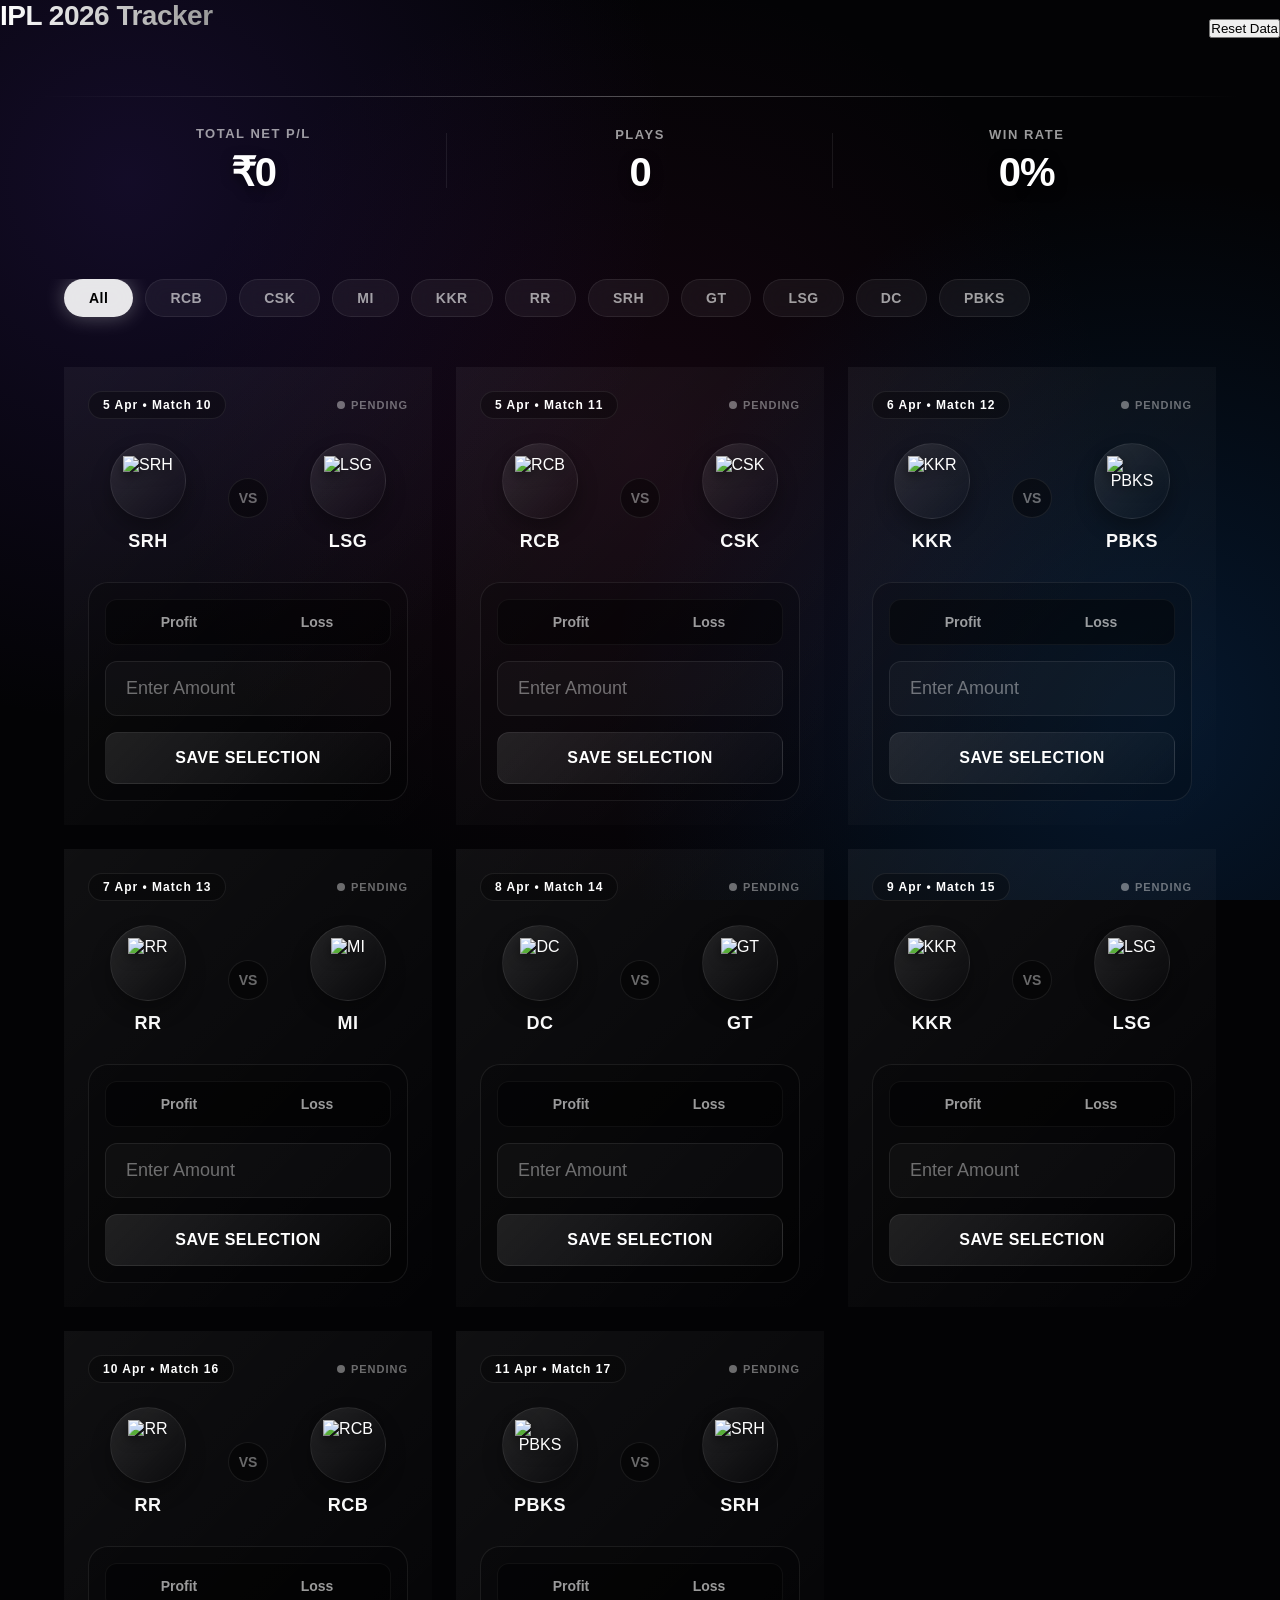
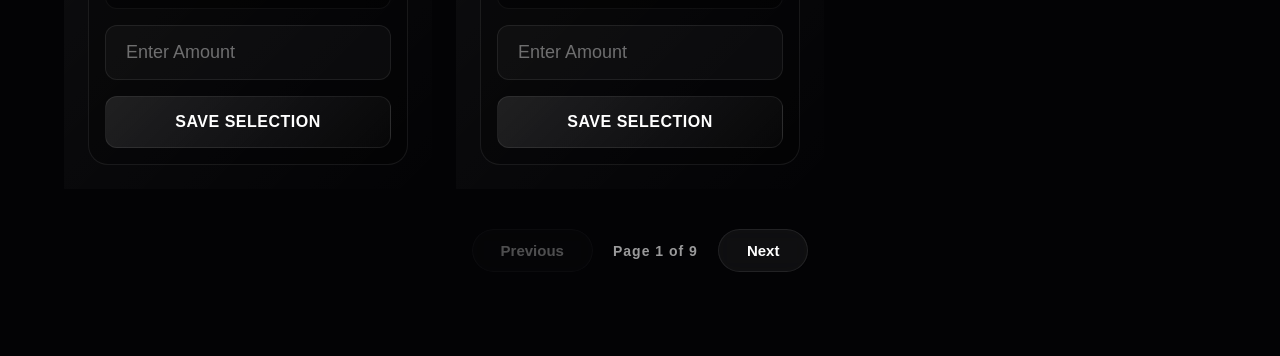
==== index.html @ 5ef18f23 "Initial commit: IPL Tracker with VisionOS UI" ====
<!DOCTYPE html>
<html lang="en">
<head>
  <meta charset="UTF-8">
  <meta name="viewport" content="width=device-width, initial-scale=1.0, maximum-scale=1.0, user-scalable=no">
  <title>IPL 2026 Profit Tracker ✨</title>
  <meta name="description" content="Track your IPL 2026 betting profits and losses with a sleek Apple-style dashboard.">
  <link rel="stylesheet" href="style.css">
  
  <link rel="icon" href="https://cdn-icons-png.flaticon.com/512/54/54481.png" type="image/png">
</head>
<body>

  <!-- Top Action Row -->
  <div class="action-row">
    <h2>IPL 2026 Tracker</h2>
    <button class="danger-btn" onclick="clearAllData()">Reset Data</button>
  </div>

  <!-- iOS Finance Dashboard Overview -->
  <header class="dashboard">
    <div class="stats-container">
      <div class="stat-box">
        <div class="stat-label">Total Net P/L</div>
        <div class="stat-value" id="totalProfit">₹0</div>
      </div>
      <div class="stat-box">
        <div class="stat-label">Plays</div>
        <div class="stat-value" id="matchesBet">0</div>
      </div>
      <div class="stat-box">
        <div class="stat-label">Win Rate</div>
        <div class="stat-value" id="winRate">0%</div>
      </div>
    </div>
  </header>

  <main>
    <!-- Filter bar -->
    <div class="filters" id="filters"></div>

    <!-- Match Grid -->
    <div class="matches-grid" id="matches"></div>

    <!-- Pagination Controls -->
    <div class="pagination" id="pagination"></div>
  </main>

  <!-- Global Toast Notifications Container -->
  <div id="toast-container"></div>

  <script src="script.js"></script>
</body>
</html>
---- style.css ----
:root {
  --text-primary: #ffffff;
  --text-secondary: rgba(255, 255, 255, 0.6);
  --text-tertiary: rgba(255, 255, 255, 0.4);
  
  /* Apple VisionOS Glass */
  --glass-bg: rgba(25, 25, 30, 0.35);
  --glass-border: rgba(255, 255, 255, 0.08);
  --glass-border-highlight: rgba(255, 255, 255, 0.2);
  --glass-highlight: rgba(255, 255, 255, 0.05);

  --accent-blue: #0a84ff;
  --success: #30d158;
  --danger: #ff453a;
  
  --font-apple: "SF Pro Display", -apple-system, BlinkMacSystemFont, "Segoe UI", Roboto, Helvetica, Arial, sans-serif;
}

* {
  box-sizing: border-box;
  margin: 0;
  padding: 0;
  -webkit-font-smoothing: antialiased;
}

body {
  font-family: var(--font-apple);
  color: var(--text-primary);
  min-height: 100vh;
  margin: 0;
  overflow-x: hidden;
  /* Dark animated mesh background */
  background-color: #030305;
  background-image: 
    radial-gradient(circle at 10% 20%, rgba(68, 38, 142, 0.25) 0%, transparent 40%),
    radial-gradient(circle at 90% 80%, rgba(13, 85, 165, 0.25) 0%, transparent 40%),
    radial-gradient(circle at 50% 50%, rgba(115, 20, 75, 0.15) 0%, transparent 60%);
  background-attachment: fixed;
  background-size: cover;
}

/* Base Layout Constraints */
main, header {
  max-width: 1200px;
  margin: 0 auto;
  padding: 24px;
}

/* Glass Surface Mixin Logic */
.glass-panel {
  background: var(--glass-bg);
  backdrop-filter: blur(40px) saturate(180%);
  -webkit-backdrop-filter: blur(40px) saturate(180%);
  border: 1px solid var(--glass-border);
  box-shadow: 0 16px 40px rgba(0, 0, 0, 0.4), inset 0 1px 0 rgba(255,255,255,0.05);
  border-radius: 28px;
}

/* Typography Enhancements */
h2 {
  font-size: 28px;
  font-weight: 700;
  letter-spacing: -0.5px;
  margin-bottom: 24px;
  background: linear-gradient(to right, #fff, #999);
  -webkit-background-clip: text;
  background-clip: text;
  -webkit-text-fill-color: transparent;
}

/* Top Dashboard Redesign */
.dashboard {
  margin-top: 40px;
  margin-bottom: 30px;
  padding: 30px;
  position: relative;
  overflow: hidden;
}

.dashboard::before {
  content: '';
  position: absolute;
  top: 0; left: 0; right: 0; height: 1px;
  background: linear-gradient(90deg, transparent, rgba(255,255,255,0.3), transparent);
}

.stats-container {
  display: flex;
  justify-content: space-around;
  gap: 20px;
  flex-wrap: wrap;
}

.stat-box {
  flex: 1;
  min-width: 150px;
  display: flex;
  flex-direction: column;
  align-items: center;
  justify-content: center;
  position: relative;
}

.stat-box:not(:last-child)::after {
  content: '';
  position: absolute;
  right: -10px;
  top: 10%;
  height: 80%;
  width: 1px;
  background: var(--glass-border);
}

.stat-label {
  font-size: 13px;
  font-weight: 600;
  letter-spacing: 1.5px;
  color: var(--text-secondary);
  text-transform: uppercase;
  margin-bottom: 8px;
}

.stat-value {
  font-size: 40px;
  font-weight: 800;
  letter-spacing: -1px;
  text-shadow: 0 4px 12px rgba(0,0,0,0.5);
}

.stat-value.profit { color: var(--success); text-shadow: 0 0 20px rgba(48, 209, 88, 0.4); }
.stat-value.loss { color: var(--danger); text-shadow: 0 0 20px rgba(255, 69, 58, 0.4); }

/* Quick Actions */
.action-row {
  display: flex;
  justify-content: space-between;
  align-items: center;
  margin-bottom: 20px;
}

.reset-btn {
  background: rgba(255, 69, 58, 0.1);
  border: 1px solid rgba(255, 69, 58, 0.3);
  color: #ff5449;
  padding: 10px 20px;
  border-radius: 20px;
  font-size: 14px;
  font-weight: 600;
  cursor: pointer;
  transition: all 0.3s;
  backdrop-filter: blur(10px);
}

.reset-btn:hover {
  background: rgba(255, 69, 58, 0.2);
  transform: translateY(-2px);
}

/* Filters - Sleek Pills */
.filters {
  display: flex;
  gap: 12px;
  overflow-x: auto;
  padding: 0 24px 20px 24px;
  margin: 0 -24px 30px -24px;
  scrollbar-width: none;
}
.filters::-webkit-scrollbar { display: none; }

.filter-btn {
  background: rgba(255, 255, 255, 0.05);
  border: 1px solid var(--glass-border);
  color: var(--text-secondary);
  padding: 10px 24px;
  border-radius: 30px;
  font-size: 14px;
  font-weight: 600;
  letter-spacing: 0.5px;
  cursor: pointer;
  white-space: nowrap;
  backdrop-filter: blur(10px);
  transition: all 0.4s cubic-bezier(0.16, 1, 0.3, 1);
}

.filter-btn:hover {
  background: rgba(255, 255, 255, 0.1);
  color: var(--text-primary);
  border-color: rgba(255,255,255,0.2);
}

.filter-btn.active {
  background: rgba(255, 255, 255, 0.9);
  color: #000;
  box-shadow: 0 0 20px rgba(255,255,255,0.3);
  border-color: transparent;
}

/* Match Grid & Unique Box Design */
.matches-grid {
  display: grid;
  grid-template-columns: repeat(auto-fill, minmax(360px, 1fr));
  gap: 24px;
  margin-bottom: 40px;
}

.match-card {
  position: relative;
  display: flex;
  flex-direction: column;
  padding: 24px;
  transition: all 0.4s cubic-bezier(0.16, 1, 0.3, 1);
  overflow: hidden;
}

.match-card::before {
  content: '';
  position: absolute;
  top: 0; left: 0; right: 0; bottom: 0;
  background: linear-gradient(135deg, rgba(255,255,255,0.05) 0%, transparent 100%);
  pointer-events: none;
}

.match-card:hover {
  transform: translateY(-5px) scale(1.01);
  box-shadow: 0 20px 50px rgba(0,0,0,0.6), inset 0 1px 0 rgba(255,255,255,0.15);
  border-color: rgba(255,255,255,0.15);
}

.match-card-header {
  display: flex;
  justify-content: space-between;
  align-items: center;
  margin-bottom: 24px;
  z-index: 2;
}

.match-date-badge {
  background: rgba(0,0,0,0.3);
  padding: 6px 14px;
  border-radius: 20px;
  font-size: 12px;
  font-weight: 700;
  letter-spacing: 1px;
  border: 1px solid var(--glass-border);
  color: var(--text-primary);
}

.status-indicator {
  font-size: 11px;
  font-weight: 800;
  text-transform: uppercase;
  letter-spacing: 1px;
  display: flex;
  align-items: center;
  gap: 6px;
}

.status-indicator::before {
  content: '';
  width: 8px; height: 8px; border-radius: 50%;
}

.status-indicator.pending { color: var(--text-tertiary); }
.status-indicator.pending::before { background: var(--text-tertiary); }

.status-indicator.profit { color: var(--success); }
.status-indicator.profit::before { background: var(--success); box-shadow: 0 0 10px var(--success); }

.status-indicator.loss { color: var(--danger); }
.status-indicator.loss::before { background: var(--danger); box-shadow: 0 0 10px var(--danger); }

/* Versus Arena */
.vs-arena {
  display: flex;
  align-items: center;
  justify-content: center;
  gap: 20px;
  margin-bottom: 30px;
  z-index: 2;
}

.team {
  text-align: center;
  flex: 1;
}

.logo-ring {
  width: 76px;
  height: 76px;
  border-radius: 50%;
  background: linear-gradient(135deg, rgba(255,255,255,0.1), rgba(255,255,255,0));
  border: 1px solid var(--glass-border);
  padding: 12px;
  margin: 0 auto 12px auto;
  box-shadow: 0 10px 20px rgba(0,0,0,0.3);
  position: relative;
}

.logo-ring img {
  width: 100%;
  height: 100%;
  object-fit: contain;
  filter: drop-shadow(0 4px 6px rgba(0,0,0,0.5));
}

.team-name {
  font-size: 18px;
  font-weight: 700;
  letter-spacing: 0.5px;
}

.vs-divider {
  font-size: 14px;
  font-weight: 800;
  color: var(--text-tertiary);
  background: rgba(0,0,0,0.4);
  width: 40px;
  height: 40px;
  display: flex;
  align-items: center;
  justify-content: center;
  border-radius: 50%;
  border: 1px solid var(--glass-border);
}

/* Glass Inputs & Segments */
.interaction-zone {
  background: rgba(0,0,0,0.2);
  border-radius: 20px;
  padding: 16px;
  border: 1px solid var(--glass-border);
  z-index: 2;
}

.segmented-control {
  display: flex;
  background: rgba(0,0,0,0.4);
  border-radius: 12px;
  padding: 4px;
  margin-bottom: 16px;
  position: relative;
  border: 1px solid rgba(255,255,255,0.05);
}

.segment-label {
  flex: 1;
  text-align: center;
  font-size: 14px;
  font-weight: 600;
  padding: 10px 0;
  cursor: pointer;
  border-radius: 8px;
  color: var(--text-secondary);
  transition: all 0.3s cubic-bezier(0.16, 1, 0.3, 1);
  z-index: 1;
}

.segment-radio { display: none; }

.segment-radio:checked + .segment-label.profit-label {
  background: var(--success);
  color: #000;
  box-shadow: 0 4px 15px rgba(48, 209, 88, 0.4);
}
.segment-radio:checked + .segment-label.loss-label {
  background: var(--danger);
  color: #fff;
  box-shadow: 0 4px 15px rgba(255, 69, 58, 0.4);
}

.input-container {
  position: relative;
  margin-bottom: 16px;
}

.glass-input {
  width: 100%;
  background: rgba(255,255,255,0.03);
  border: 1px solid var(--glass-border);
  color: var(--text-primary);
  padding: 16px 20px;
  border-radius: 12px;
  font-size: 18px;
  font-family: inherit;
  font-weight: 500;
  transition: all 0.3s;
}

.glass-input:focus {
  outline: none;
  background: rgba(255,255,255,0.08);
  border-color: rgba(255,255,255,0.3);
  box-shadow: 0 0 20px rgba(255,255,255,0.05);
}

.glass-input::placeholder { color: var(--text-tertiary); }

.save-action {
  width: 100%;
  padding: 16px;
  background: linear-gradient(135deg, rgba(255,255,255,0.1), rgba(255,255,255,0.02));
  border: 1px solid var(--glass-border);
  color: var(--text-primary);
  border-radius: 12px;
  font-weight: 700;
  font-size: 16px;
  letter-spacing: 0.5px;
  cursor: pointer;
  transition: all 0.3s cubic-bezier(0.16, 1, 0.3, 1);
  text-transform: uppercase;
}

.save-action:hover {
  background: rgba(255,255,255,0.15);
  transform: translateY(-2px);
  box-shadow: 0 8px 20px rgba(0,0,0,0.3);
}

.save-action:active {
  transform: translateY(0);
}

/* Pagination Glass */
.pagination {
  display: flex;
  justify-content: center;
  align-items: center;
  gap: 20px;
  margin: 20px 0 60px 0;
}

.page-btn {
  background: rgba(255,255,255,0.05);
  color: var(--text-primary);
  border: 1px solid var(--glass-border);
  padding: 12px 28px;
  border-radius: 30px;
  font-size: 15px;
  font-weight: 600;
  cursor: pointer;
  transition: all 0.3s;
  backdrop-filter: blur(10px);
}

.page-btn:disabled {
  opacity: 0.3;
  cursor: not-allowed;
}

.page-btn:not(:disabled):hover {
  background: rgba(255,255,255,0.15);
  border-color: rgba(255,255,255,0.3);
}

.page-info {
  font-size: 14px;
  font-weight: 600;
  color: var(--text-secondary);
  letter-spacing: 1px;
}

/* Toast System Overhaul */
#toast-container {
  position: fixed;
  bottom: 40px;
  left: 50%;
  transform: translateX(-50%);
  z-index: 9999;
  display: flex;
  flex-direction: column;
  gap: 12px;
  pointer-events: none;
}

.toast {
  background: rgba(10, 10, 15, 0.85);
  backdrop-filter: blur(30px) saturate(200%);
  border: 1px solid rgba(255,255,255,0.1);
  color: var(--text-primary);
  padding: 16px 32px;
  border-radius: 40px;
  box-shadow: 0 20px 40px rgba(0,0,0,0.5);
  font-weight: 600;
  font-size: 15px;
  display: flex;
  align-items: center;
  gap: 12px;
  animation: slideUpFade 0.5s cubic-bezier(0.16, 1, 0.3, 1) forwards;
}

@keyframes slideUpFade {
  from { transform: translateY(100px) scale(0.9); opacity: 0; }
  to { transform: translateY(0) scale(1); opacity: 1; }
}

@keyframes slideDownFade {
  from { transform: translateY(0) scale(1); opacity: 1; }
  to { transform: translateY(50px) scale(0.9); opacity: 0; }
}

@media (max-width: 768px) {
  .matches-grid { grid-template-columns: 1fr; }
  .dashboard { padding: 20px; }
  .stat-value { font-size: 30px; }
  .stat-box:not(:last-child)::after { display: none; }
  .vs-arena { gap: 10px; }
  .logo-ring { width: 60px; height: 60px; padding: 8px; }
}
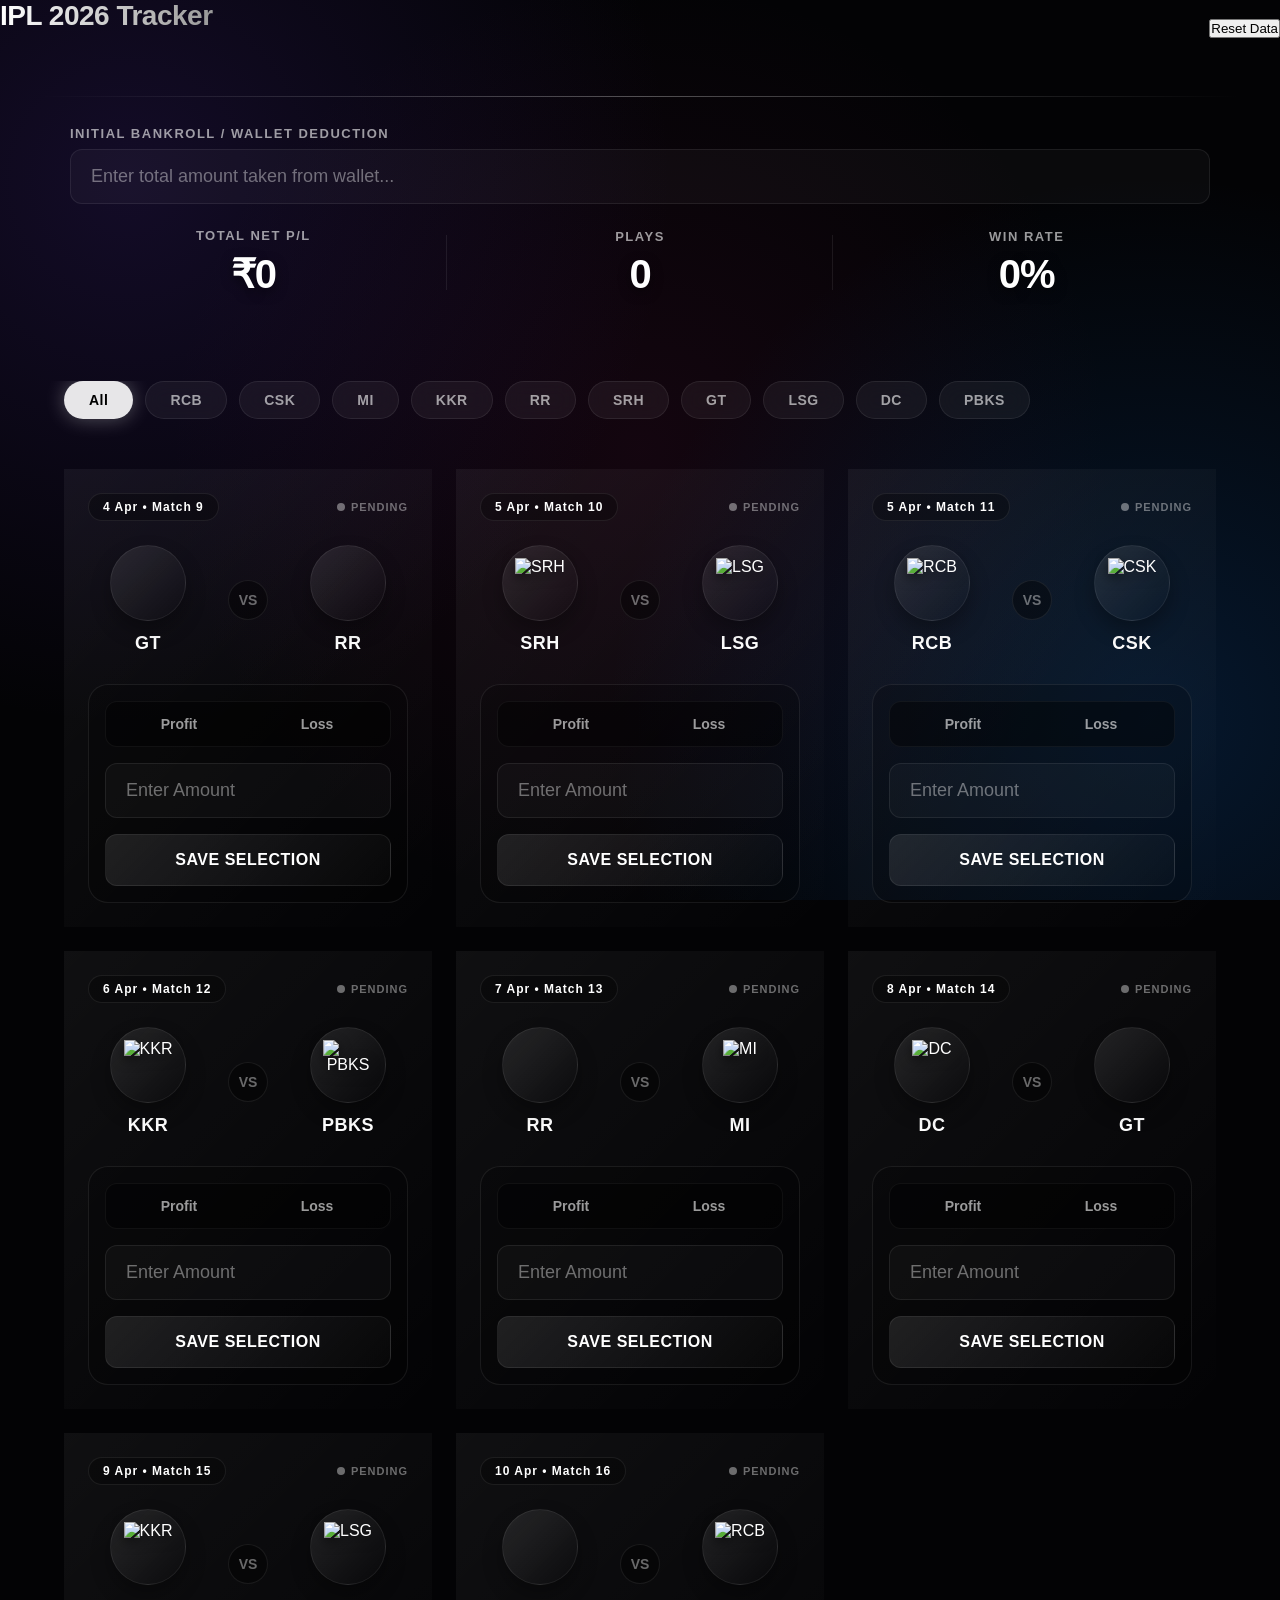
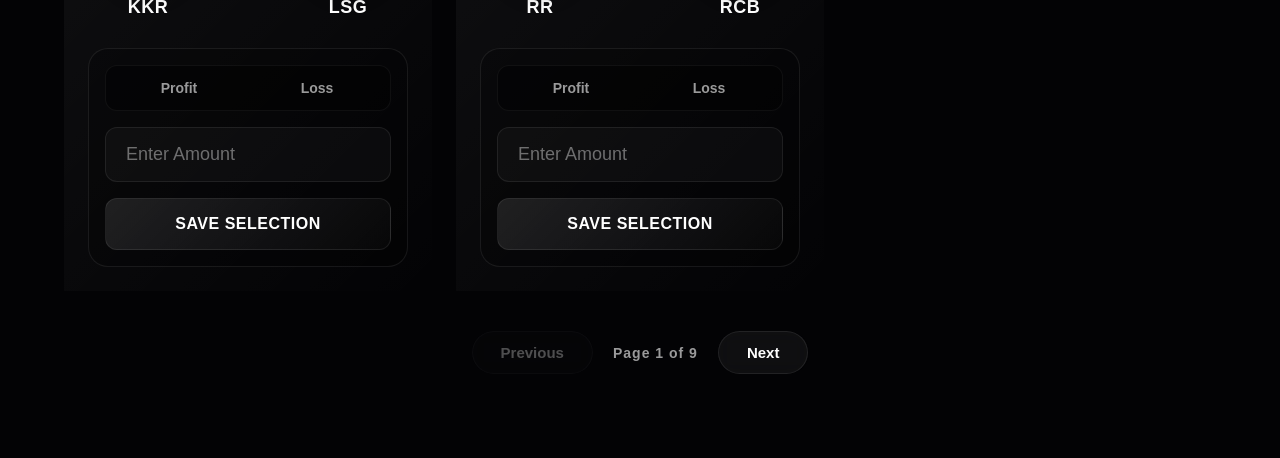
==== commit 3f642417: "changes4" ====
--- a/index.html
+++ b/index.html
@@ -19,6 +19,10 @@
 
   <!-- iOS Finance Dashboard Overview -->
   <header class="dashboard">
+    <div class="wallet-insertion" style="margin-bottom: 24px;">
+      <div class="stat-label" style="margin-bottom: 8px;">Initial Bankroll / Wallet Deduction</div>
+      <input type="number" id="walletDeduction" class="glass-input" placeholder="Enter total amount taken from wallet..." oninput="updateWalletDeduction()">
+    </div>
     <div class="stats-container">
       <div class="stat-box">
         <div class="stat-label">Total Net P/L</div>
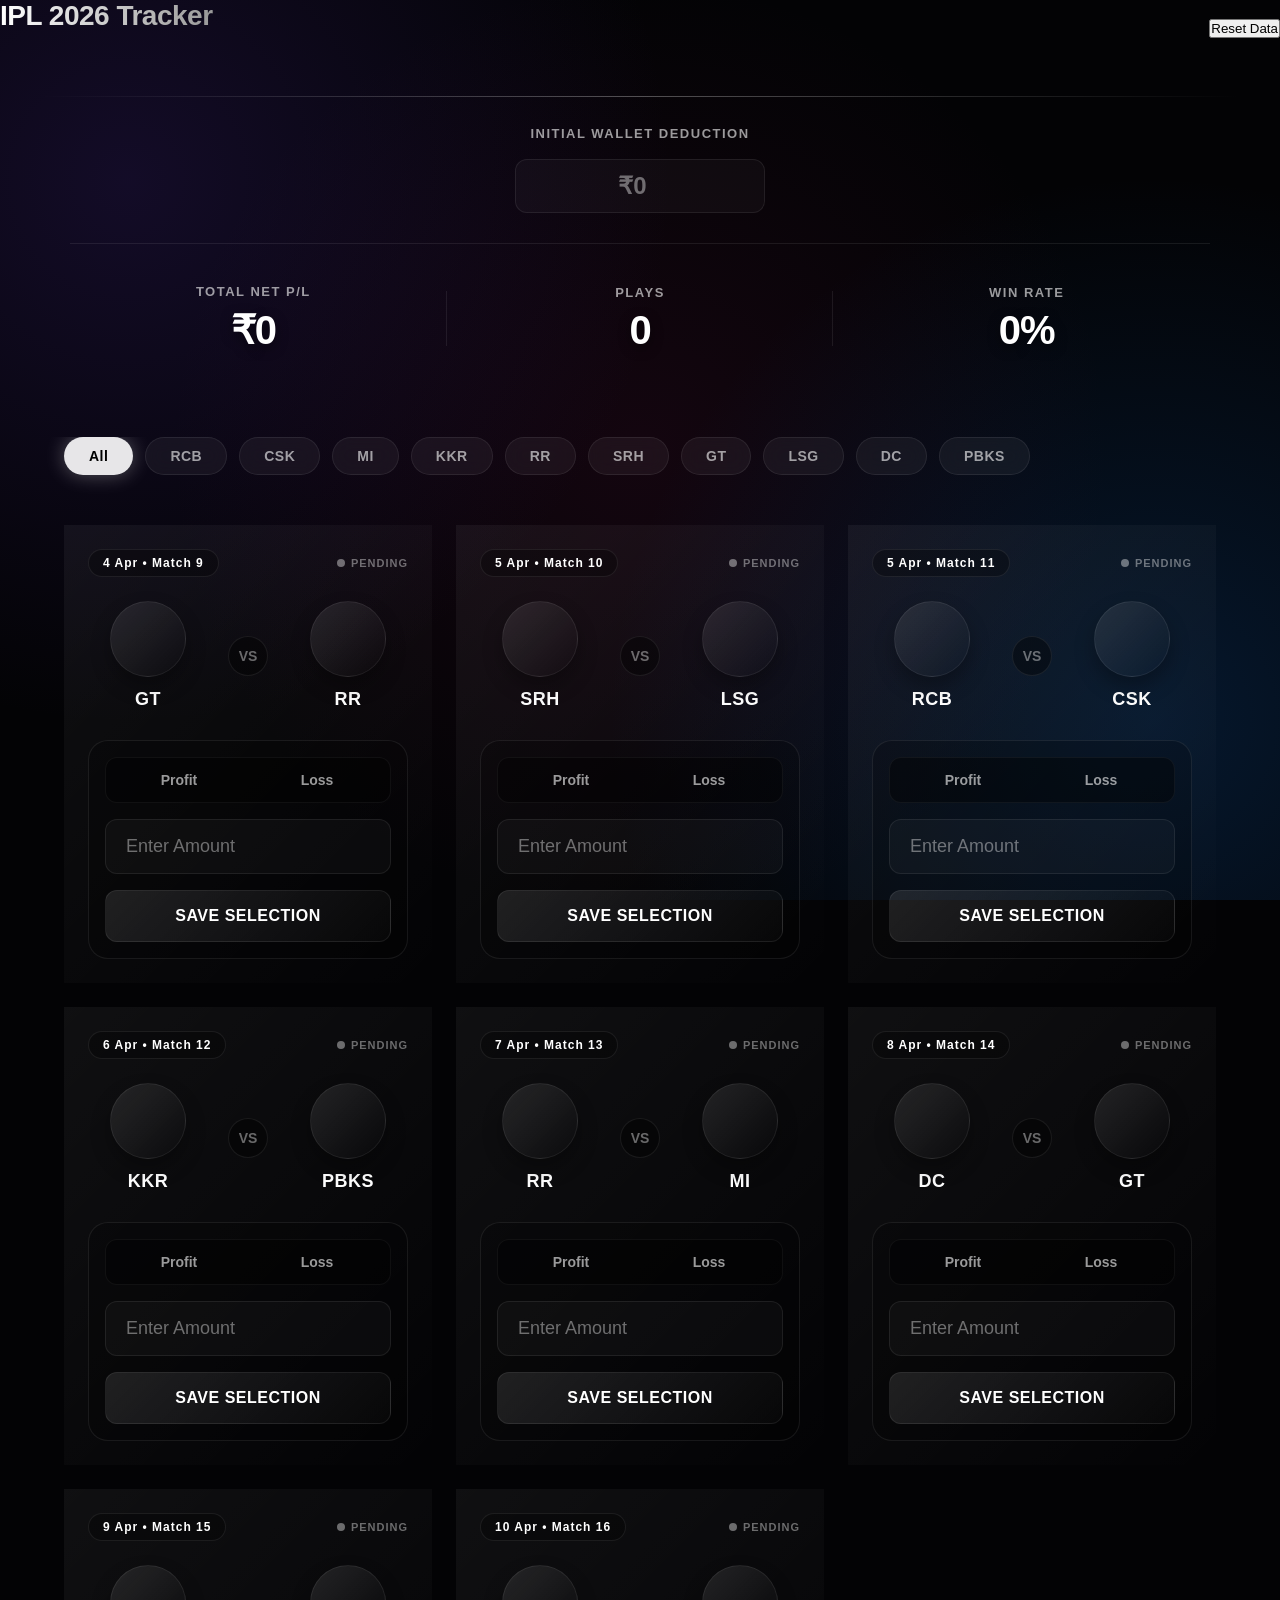
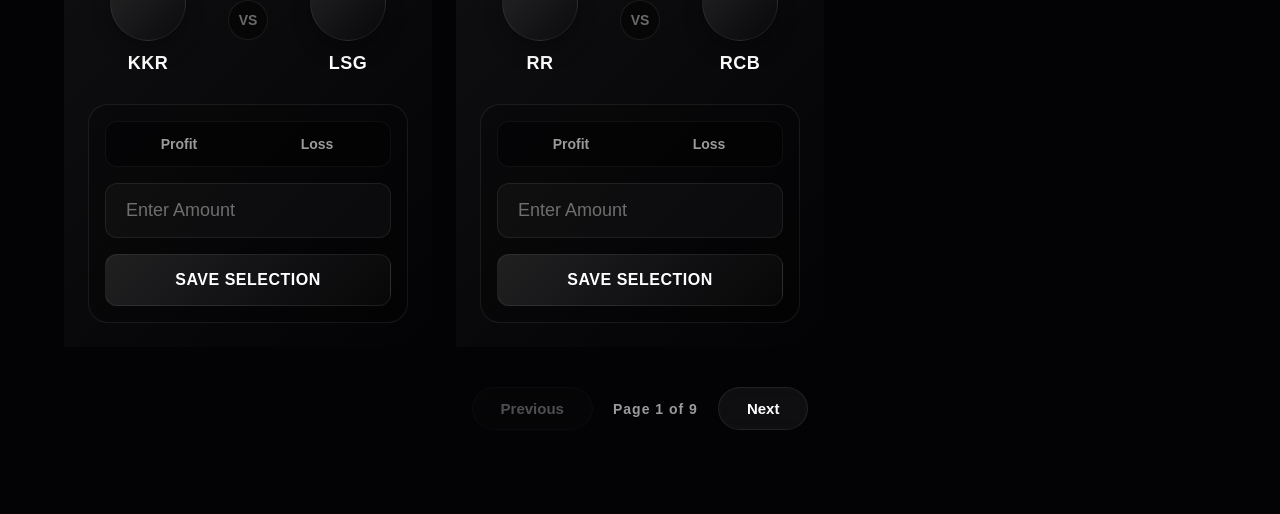
==== commit 4bd13dbf: "changes7" ====
--- a/index.html
+++ b/index.html
@@ -19,10 +19,13 @@
 
   <!-- iOS Finance Dashboard Overview -->
   <header class="dashboard">
-    <div class="wallet-insertion" style="margin-bottom: 24px;">
-      <div class="stat-label" style="margin-bottom: 8px;">Initial Bankroll / Wallet Deduction</div>
-      <input type="number" id="walletDeduction" class="glass-input" placeholder="Enter total amount taken from wallet..." oninput="updateWalletDeduction()">
+    <div class="wallet-input-container" style="display: flex; flex-direction: column; align-items: center; margin-bottom: 40px; padding-bottom: 30px; border-bottom: 1px solid var(--glass-border);">
+      <div class="stat-label">Initial Wallet Deduction</div>
+      <div class="input-container" style="max-width: 250px; width: 100%; margin-bottom: 0; margin-top: 10px;">
+        <input type="number" id="baseWallet" class="glass-input" placeholder="₹0" style="text-align: center; font-weight: 800; font-size: 24px; padding: 12px; color: var(--danger);" oninput="updateWallet()">
+      </div>
     </div>
+
     <div class="stats-container">
       <div class="stat-box">
         <div class="stat-label">Total Net P/L</div>
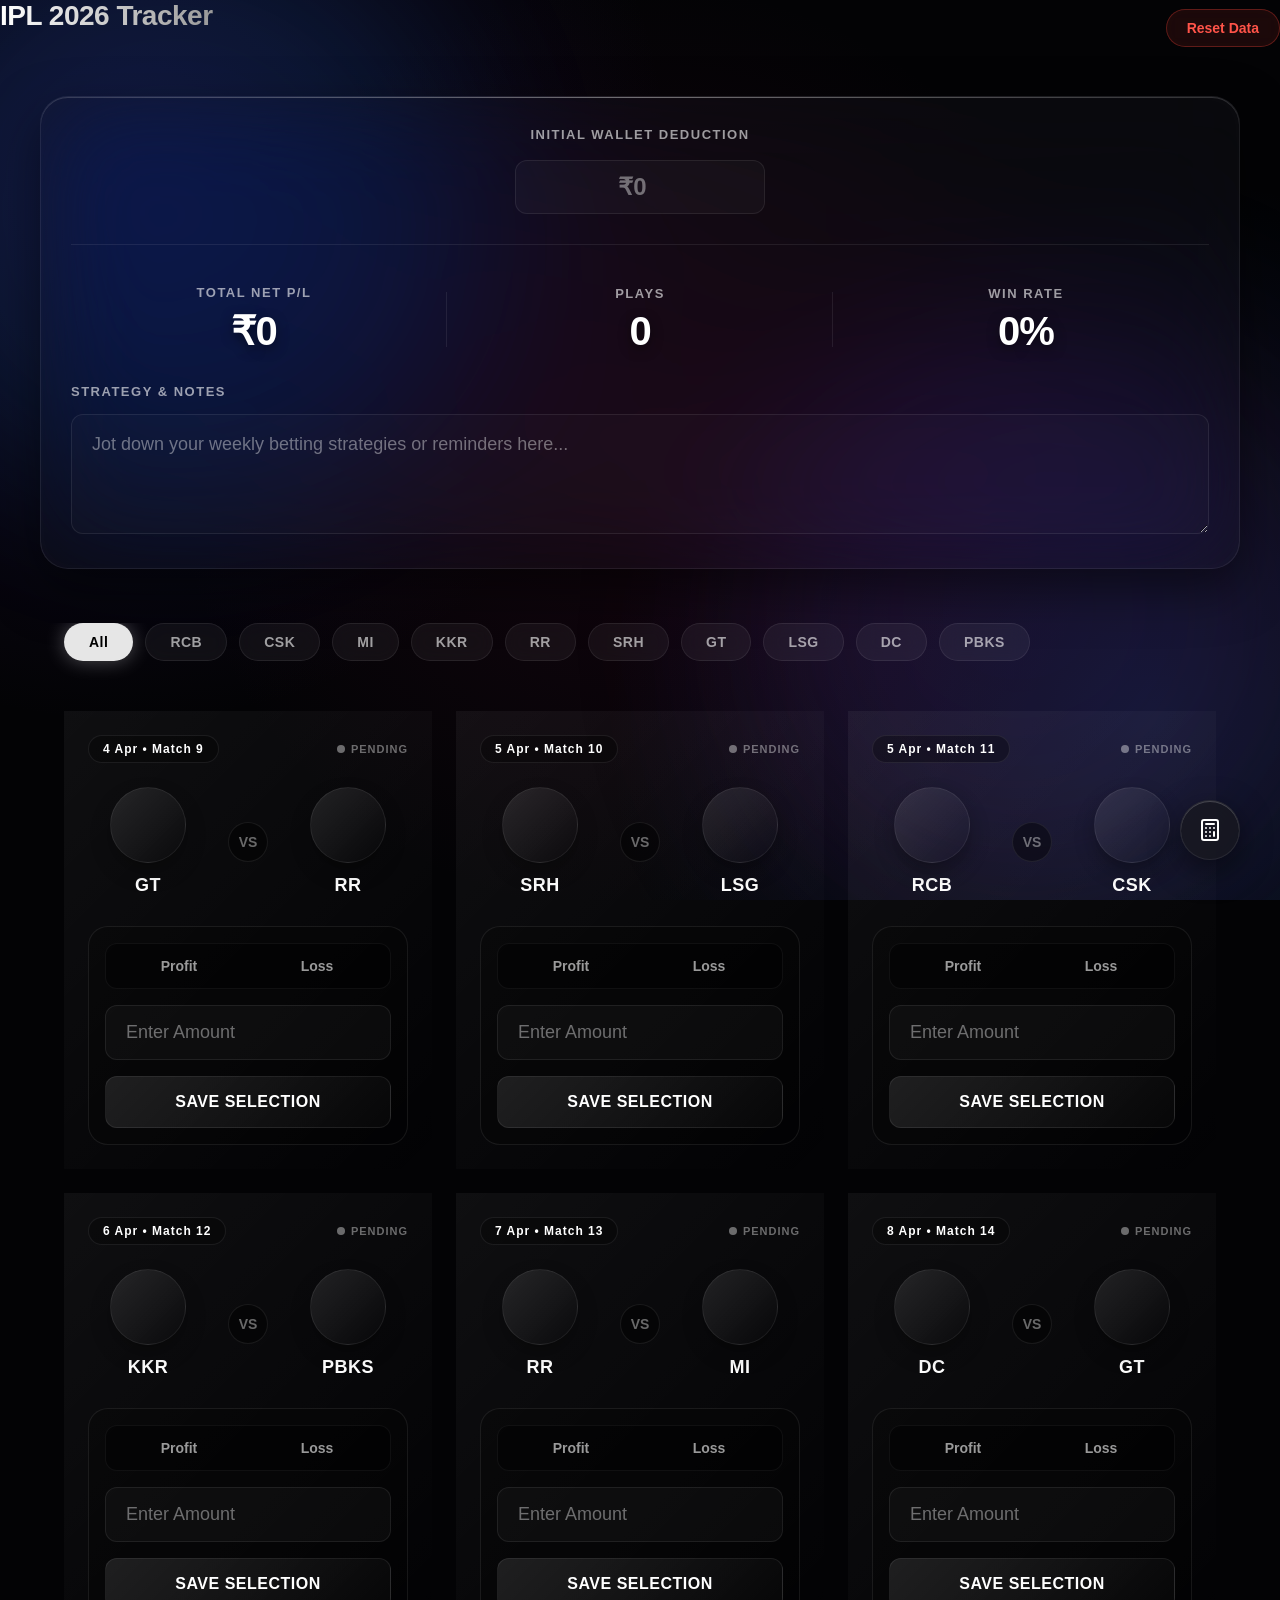
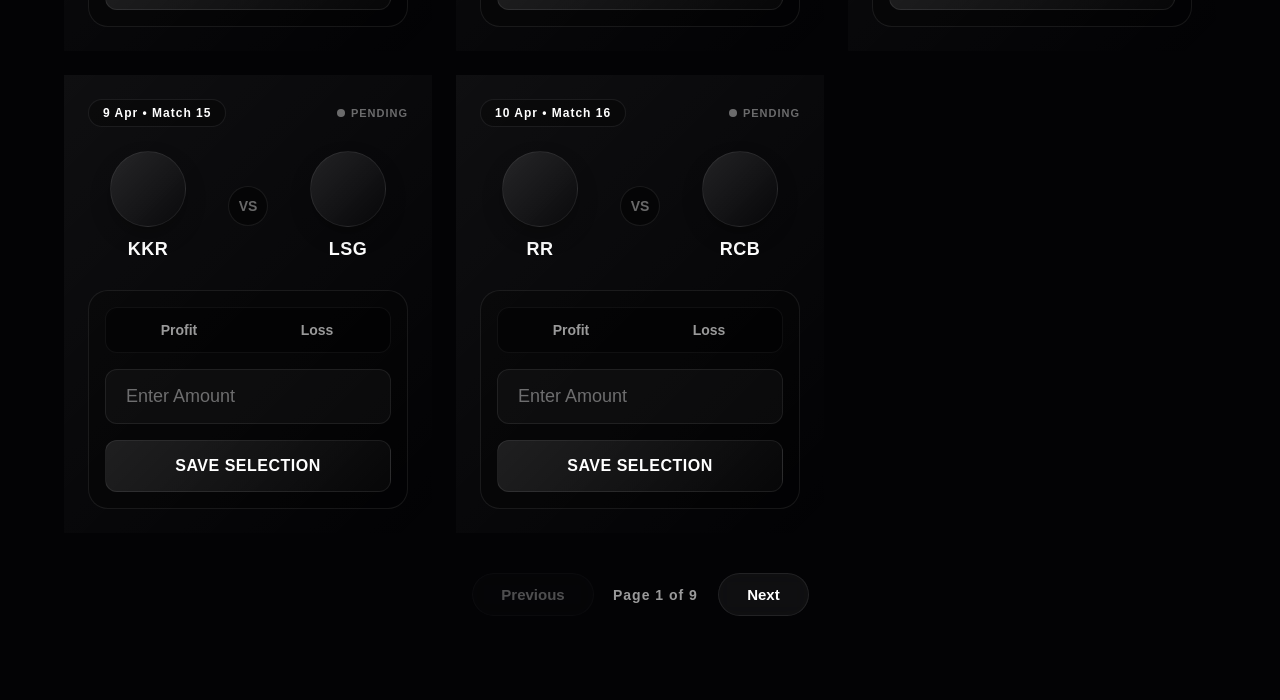
==== commit eb83070a: "feat: add floating glass calculator, enhanced glassmorphism, and strategy notes" ====
--- a/index.html
+++ b/index.html
@@ -10,15 +10,21 @@
   <link rel="icon" href="https://cdn-icons-png.flaticon.com/512/54/54481.png" type="image/png">
 </head>
 <body>
+  <!-- Ambient Background Orbs -->
+  <div class="ambient-orbs">
+    <div class="orb orb-1"></div>
+    <div class="orb orb-2"></div>
+    <div class="orb orb-3"></div>
+  </div>
 
   <!-- Top Action Row -->
   <div class="action-row">
     <h2>IPL 2026 Tracker</h2>
-    <button class="danger-btn" onclick="clearAllData()">Reset Data</button>
+    <button class="reset-btn" onclick="clearAllData()">Reset Data</button>
   </div>
 
   <!-- iOS Finance Dashboard Overview -->
-  <header class="dashboard">
+  <header class="dashboard glass-panel">
     <div class="wallet-input-container" style="display: flex; flex-direction: column; align-items: center; margin-bottom: 40px; padding-bottom: 30px; border-bottom: 1px solid var(--glass-border);">
       <div class="stat-label">Initial Wallet Deduction</div>
       <div class="input-container" style="max-width: 250px; width: 100%; margin-bottom: 0; margin-top: 10px;">
@@ -40,6 +46,12 @@
         <div class="stat-value" id="winRate">0%</div>
       </div>
     </div>
+
+    <!-- Strategy Notes Section -->
+    <div class="notes-container">
+      <div class="stat-label" style="margin-top: 30px; margin-bottom: 15px; text-align: left;">Strategy & Notes</div>
+      <textarea id="strategyNotes" class="glass-input notes-area" placeholder="Jot down your weekly betting strategies or reminders here..." oninput="autoSaveNotes()"></textarea>
+    </div>
   </header>
 
   <main>
@@ -56,6 +68,59 @@
   <!-- Global Toast Notifications Container -->
   <div id="toast-container"></div>
 
+  <!-- Floating Calculator -->
+  <div class="fab-container">
+    <button class="fab glass-panel" onclick="toggleCalculator()">
+      <svg width="24" height="24" viewBox="0 0 24 24" fill="none" stroke="currentColor" stroke-width="2" stroke-linecap="round" stroke-linejoin="round">
+        <rect x="4" y="2" width="16" height="20" rx="2" ry="2"></rect>
+        <line x1="8" y1="6" x2="16" y2="6"></line>
+        <line x1="16" y1="14" x2="16" y2="18"></line>
+        <line x1="16" y1="10" x2="16" y2="10"></line>
+        <line x1="8" y1="10" x2="8" y2="10"></line>
+        <line x1="12" y1="10" x2="12" y2="10"></line>
+        <line x1="8" y1="14" x2="8" y2="14"></line>
+        <line x1="12" y1="14" x2="12" y2="14"></line>
+        <line x1="8" y1="18" x2="8" y2="18"></line>
+        <line x1="12" y1="18" x2="12" y2="18"></line>
+      </svg>
+    </button>
+  </div>
+
+  <div class="calculator-modal glass-panel" id="calcModal">
+    <div class="calc-header">
+      <span>Calculator</span>
+      <button class="calc-close" onclick="toggleCalculator()">&times;</button>
+    </div>
+    <div class="calc-display">
+      <div class="calc-expression" id="calcExpression"></div>
+      <div class="calc-main" id="calcDisplay">0</div>
+    </div>
+    <div class="calc-keys">
+      <button class="calc-btn action" onclick="calcAction('clear')">AC</button>
+      <button class="calc-btn action" onclick="calcAction('delete')">DEL</button>
+      <button class="calc-btn operator" onclick="calcOp('/')">&divide;</button>
+      <button class="calc-btn operator" onclick="calcOp('*')">&times;</button>
+      
+      <button class="calc-btn" onclick="calcNum('7')">7</button>
+      <button class="calc-btn" onclick="calcNum('8')">8</button>
+      <button class="calc-btn" onclick="calcNum('9')">9</button>
+      <button class="calc-btn operator" onclick="calcOp('-')">-</button>
+      
+      <button class="calc-btn" onclick="calcNum('4')">4</button>
+      <button class="calc-btn" onclick="calcNum('5')">5</button>
+      <button class="calc-btn" onclick="calcNum('6')">6</button>
+      <button class="calc-btn operator" onclick="calcOp('+')">+</button>
+      
+      <button class="calc-btn" onclick="calcNum('1')">1</button>
+      <button class="calc-btn" onclick="calcNum('2')">2</button>
+      <button class="calc-btn" onclick="calcNum('3')">3</button>
+      <button class="calc-btn equals" style="grid-row: span 2;" onclick="calcCalculate()">=</button>
+      
+      <button class="calc-btn" style="grid-column: span 2;" onclick="calcNum('0')">0</button>
+      <button class="calc-btn" onclick="calcNum('.')">.</button>
+    </div>
+  </div>
+
   <script src="script.js"></script>
 </body>
 </html>
--- a/style.css
+++ b/style.css
@@ -49,10 +49,10 @@
 /* Glass Surface Mixin Logic */
 .glass-panel {
   background: var(--glass-bg);
-  backdrop-filter: blur(40px) saturate(180%);
-  -webkit-backdrop-filter: blur(40px) saturate(180%);
-  border: 1px solid var(--glass-border);
-  box-shadow: 0 16px 40px rgba(0, 0, 0, 0.4), inset 0 1px 0 rgba(255,255,255,0.05);
+  backdrop-filter: blur(50px) saturate(200%);
+  -webkit-backdrop-filter: blur(50px) saturate(200%);
+  border: 1px solid var(--glass-border);
+  box-shadow: 0 20px 50px rgba(0, 0, 0, 0.5), inset 0 1px 0 rgba(255,255,255,0.15), inset 0 0 20px rgba(255,255,255,0.02);
   border-radius: 28px;
 }
 
@@ -498,6 +498,213 @@
   to { transform: translateY(50px) scale(0.9); opacity: 0; }
 }
 
+/* Ambient Orbs */
+.ambient-orbs {
+  position: fixed;
+  top: 0; left: 0; right: 0; bottom: 0;
+  overflow: hidden;
+  z-index: -1;
+  pointer-events: none;
+}
+.orb {
+  position: absolute;
+  border-radius: 50%;
+  filter: blur(80px);
+  opacity: 0.4;
+  animation: float 20s infinite ease-in-out alternate;
+}
+.orb-1 {
+  top: -10%; left: -10%;
+  width: 50vw; height: 50vw;
+  max-width: 600px; max-height: 600px;
+  background: rgba(10, 132, 255, 0.3); /* accent blue */
+}
+.orb-2 {
+  bottom: -10%; right: -10%;
+  width: 60vw; height: 60vw;
+  max-width: 700px; max-height: 700px;
+  background: rgba(115, 20, 75, 0.3); /* magenta/pink */
+  animation-delay: -5s;
+}
+.orb-3 {
+  top: 40%; left: 60%;
+  width: 40vw; height: 40vw;
+  max-width: 500px; max-height: 500px;
+  background: rgba(68, 38, 142, 0.3); /* purple */
+  animation-delay: -10s;
+}
+
+@keyframes float {
+  0% { transform: translate(0, 0) scale(1); }
+  50% { transform: translate(50px, 30px) scale(1.1); }
+  100% { transform: translate(-30px, -50px) scale(0.9); }
+}
+
+/* Strategy Notes */
+.notes-area {
+  min-height: 120px;
+  resize: vertical;
+  background: rgba(255,255,255,0.02);
+  line-height: 1.5;
+  width: 100%;
+}
+.notes-area:focus {
+  background: rgba(255,255,255,0.05);
+}
+
+/* Floating FAB */
+.fab-container {
+  position: fixed;
+  bottom: 40px;
+  right: 40px;
+  z-index: 1000;
+}
+.fab {
+  width: 60px;
+  height: 60px;
+  border-radius: 30px;
+  border: 1px solid var(--glass-border);
+  display: flex;
+  align-items: center;
+  justify-content: center;
+  color: #fff;
+  cursor: pointer;
+  box-shadow: 0 10px 30px rgba(0,0,0,0.5), inset 0 1px 0 rgba(255,255,255,0.2);
+  transition: all 0.3s cubic-bezier(0.16, 1, 0.3, 1);
+  background: rgba(25, 25, 30, 0.7);
+  backdrop-filter: blur(20px);
+}
+.fab:hover {
+  transform: translateY(-5px) scale(1.05);
+  background: rgba(40, 40, 45, 0.8);
+}
+.fab:active {
+  transform: translateY(0) scale(0.95);
+}
+
+/* Calculator Modal */
+.calculator-modal {
+  position: fixed;
+  bottom: 110px;
+  right: 40px;
+  width: 320px;
+  background: rgba(20, 20, 25, 0.85);
+  border-radius: 24px;
+  padding: 20px;
+  z-index: 999;
+  box-shadow: 0 30px 60px rgba(0,0,0,0.6), inset 0 1px 0 rgba(255,255,255,0.15);
+  display: none;
+  flex-direction: column;
+  gap: 15px;
+  transform-origin: bottom right;
+  opacity: 0;
+  pointer-events: none;
+  transform: scale(0.9) translateY(20px);
+  transition: all 0.4s cubic-bezier(0.16, 1, 0.3, 1);
+}
+
+.calculator-modal.show {
+  display: flex;
+  opacity: 1;
+  pointer-events: auto;
+  transform: scale(1) translateY(0);
+}
+
+.calc-header {
+  display: flex;
+  justify-content: space-between;
+  align-items: center;
+  font-size: 14px;
+  font-weight: 600;
+  color: var(--text-secondary);
+  border-bottom: 1px solid var(--glass-border);
+  padding-bottom: 10px;
+  margin-bottom: 5px;
+}
+.calc-close {
+  background: none;
+  border: none;
+  color: var(--text-secondary);
+  font-size: 20px;
+  cursor: pointer;
+  transition: color 0.3s;
+}
+.calc-close:hover {
+  color: #fff;
+}
+
+.calc-display {
+  text-align: right;
+  padding: 10px 10px 20px 10px;
+  min-height: 80px;
+  display: flex;
+  flex-direction: column;
+  justify-content: flex-end;
+}
+.calc-expression {
+  font-size: 14px;
+  color: var(--text-tertiary);
+  min-height: 20px;
+  margin-bottom: 5px;
+}
+.calc-main {
+  font-size: 40px;
+  font-weight: 300;
+  letter-spacing: -1px;
+}
+
+.calc-keys {
+  display: grid;
+  grid-template-columns: repeat(4, 1fr);
+  gap: 12px;
+}
+.calc-btn {
+  background: rgba(255,255,255,0.1);
+  border: 1px solid rgba(255,255,255,0.05);
+  border-radius: 12px;
+  color: #fff;
+  font-size: 20px;
+  font-weight: 500;
+  height: 54px;
+  display: flex;
+  align-items: center;
+  justify-content: center;
+  cursor: pointer;
+  transition: all 0.2s cubic-bezier(0.16, 1, 0.3, 1);
+}
+.calc-btn:hover {
+  background: rgba(255,255,255,0.2);
+  transform: scale(1.05);
+}
+.calc-btn:active {
+  transform: scale(0.95);
+  background: rgba(255,255,255,0.3);
+}
+
+.calc-btn.action {
+  background: rgba(255, 69, 58, 0.2);
+  color: #ff5449;
+}
+.calc-btn.action:hover {
+  background: rgba(255, 69, 58, 0.3);
+}
+
+.calc-btn.operator {
+  background: rgba(10, 132, 255, 0.2);
+  color: #0a84ff;
+}
+.calc-btn.operator:hover {
+  background: rgba(10, 132, 255, 0.3);
+}
+
+.calc-btn.equals {
+  background: var(--accent-blue);
+  color: #fff;
+}
+.calc-btn.equals:hover {
+  background: #0070e0;
+}
+
 @media (max-width: 768px) {
   .matches-grid { grid-template-columns: 1fr; }
   .dashboard { padding: 20px; }
@@ -505,4 +712,7 @@
   .stat-box:not(:last-child)::after { display: none; }
   .vs-arena { gap: 10px; }
   .logo-ring { width: 60px; height: 60px; padding: 8px; }
-}
+  .fab-container { bottom: 20px; right: 20px; }
+  .calculator-modal { bottom: 90px; right: 20px; width: calc(100vw - 40px); max-width: 320px; }
+  .calc-btn { height: 48px; }
+}
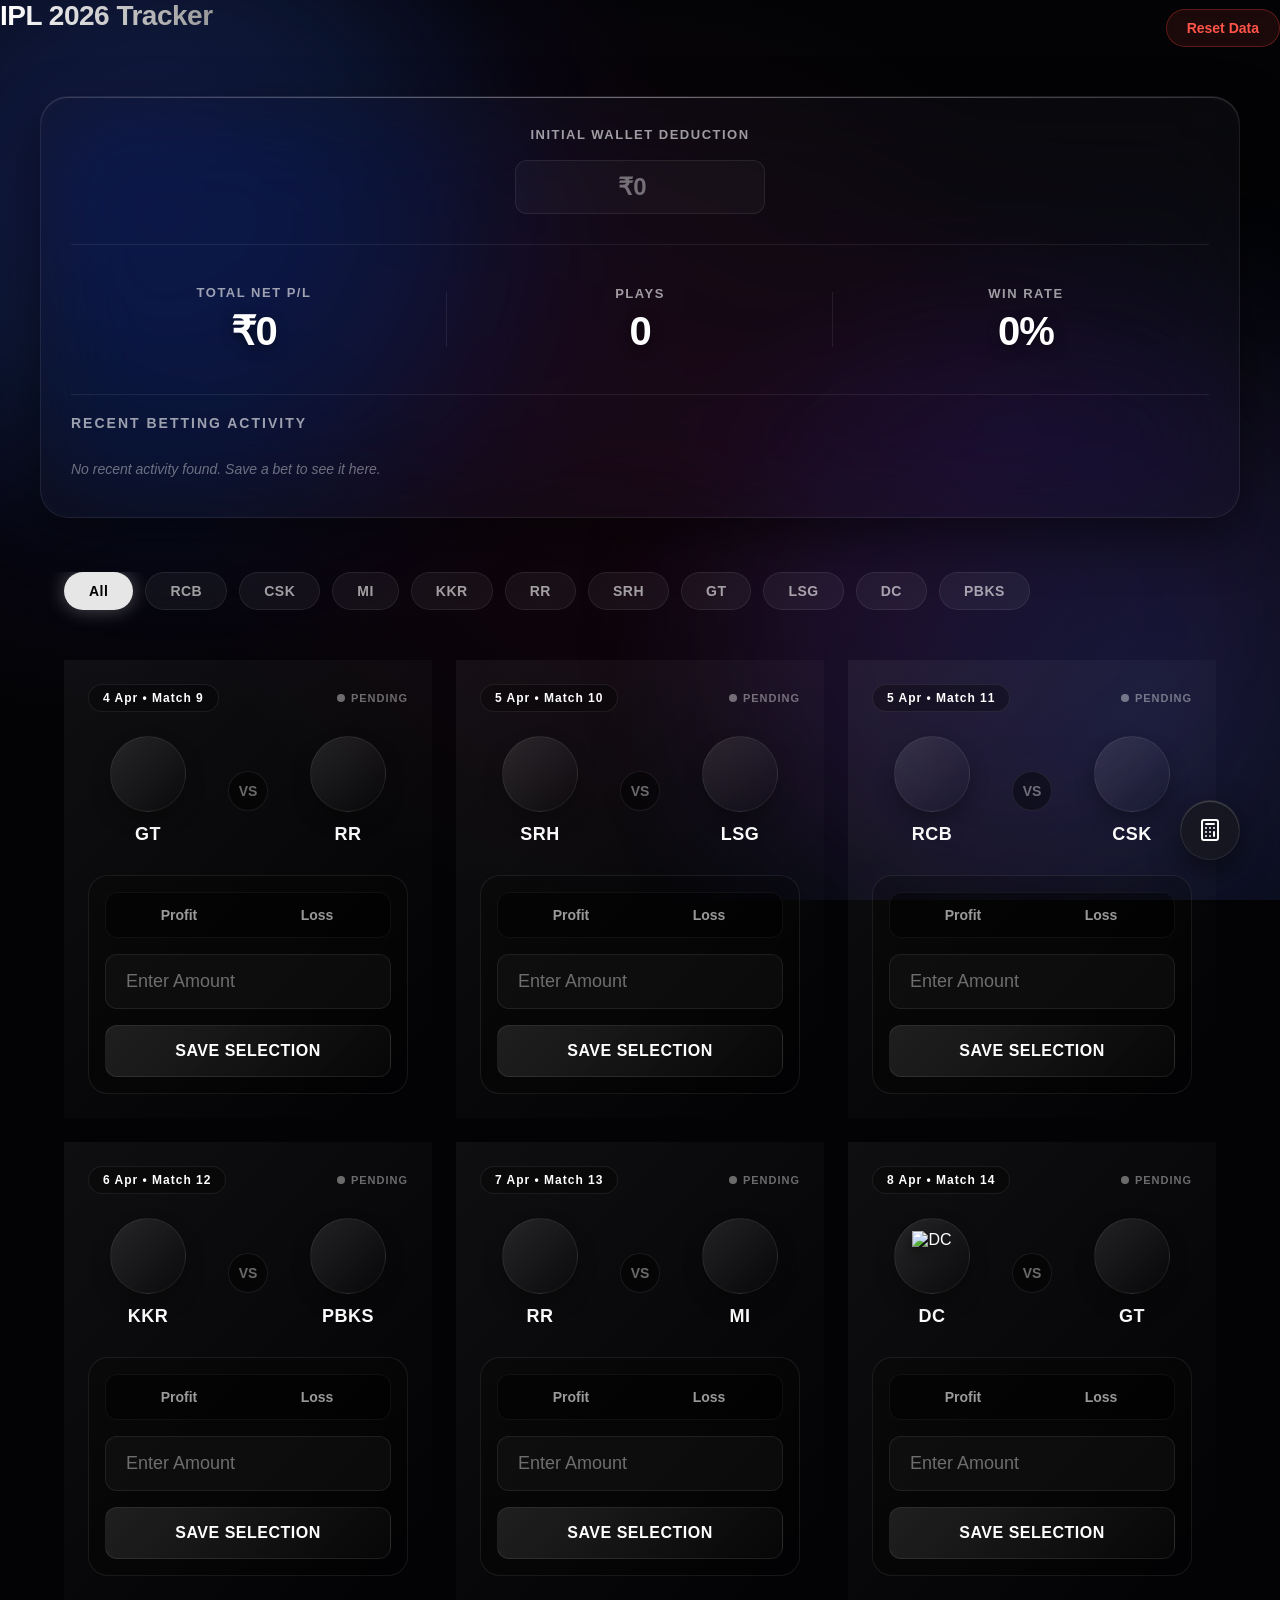
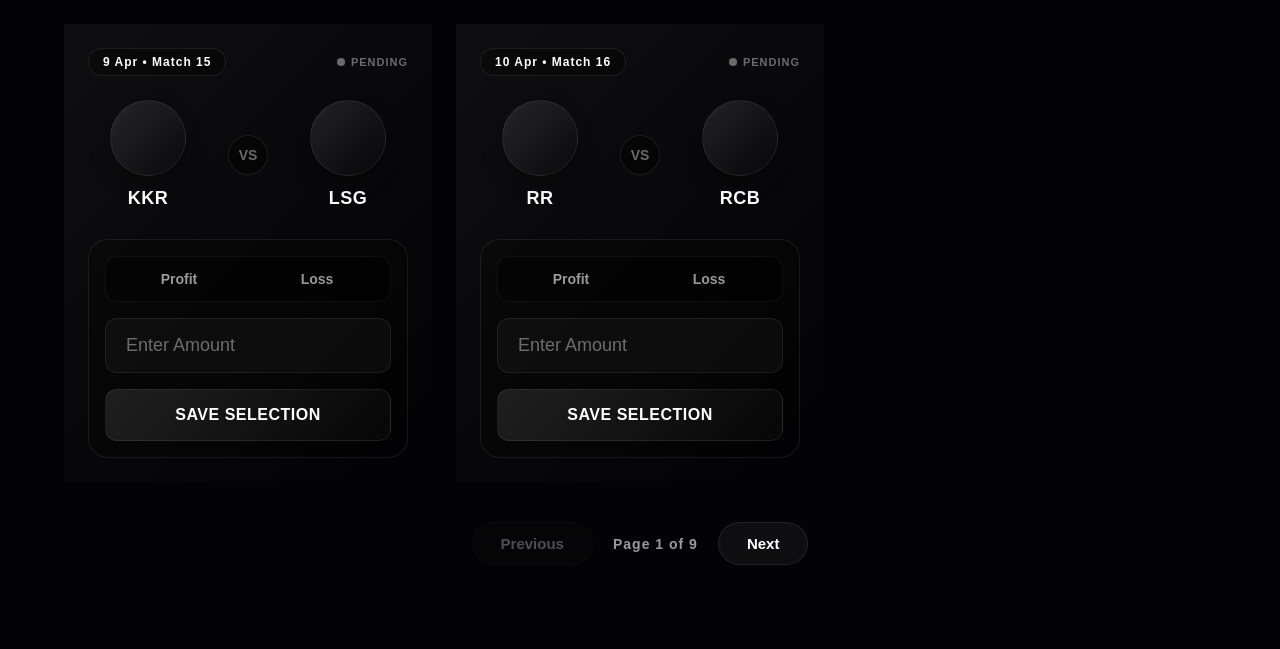
==== commit 70e3b632: "feat: replace notes with recent activity, upgrade to specialized betting calculator, cache burst css" ====
--- a/index.html
+++ b/index.html
@@ -5,7 +5,7 @@
   <meta name="viewport" content="width=device-width, initial-scale=1.0, maximum-scale=1.0, user-scalable=no">
   <title>IPL 2026 Profit Tracker ✨</title>
   <meta name="description" content="Track your IPL 2026 betting profits and losses with a sleek Apple-style dashboard.">
-  <link rel="stylesheet" href="style.css">
+  <link rel="stylesheet" href="style.css?v=2">
   
   <link rel="icon" href="https://cdn-icons-png.flaticon.com/512/54/54481.png" type="image/png">
 </head>
@@ -47,10 +47,12 @@
       </div>
     </div>
 
-    <!-- Strategy Notes Section -->
-    <div class="notes-container">
-      <div class="stat-label" style="margin-top: 30px; margin-bottom: 15px; text-align: left;">Strategy & Notes</div>
-      <textarea id="strategyNotes" class="glass-input notes-area" placeholder="Jot down your weekly betting strategies or reminders here..." oninput="autoSaveNotes()"></textarea>
+    <!-- Recent Activity -->
+    <div class="recent-activity-container" style="margin-top: 40px; border-top: 1px solid var(--glass-border); padding-top: 20px;">
+      <div class="stat-label" style="text-align: left; margin-bottom: 20px; font-size: 14px; letter-spacing: 2px;">Recent Betting Activity</div>
+      <div id="recentActivityList" class="recent-activity-list">
+        <!-- populated by JS -->
+      </div>
     </div>
   </header>
 
@@ -88,36 +90,33 @@
 
   <div class="calculator-modal glass-panel" id="calcModal">
     <div class="calc-header">
-      <span>Calculator</span>
+      <span>Profit Calculator</span>
       <button class="calc-close" onclick="toggleCalculator()">&times;</button>
     </div>
-    <div class="calc-display">
-      <div class="calc-expression" id="calcExpression"></div>
-      <div class="calc-main" id="calcDisplay">0</div>
-    </div>
-    <div class="calc-keys">
-      <button class="calc-btn action" onclick="calcAction('clear')">AC</button>
-      <button class="calc-btn action" onclick="calcAction('delete')">DEL</button>
-      <button class="calc-btn operator" onclick="calcOp('/')">&divide;</button>
-      <button class="calc-btn operator" onclick="calcOp('*')">&times;</button>
+    
+    <div class="betting-calc-body">
+      <div class="input-container">
+        <div class="stat-label" style="color: var(--text-secondary); margin-bottom: 5px;">Stake (₹)</div>
+        <input type="number" id="bcStake" class="glass-input bc-input" placeholder="e.g. 1000" oninput="calcBettingReturn()">
+      </div>
       
-      <button class="calc-btn" onclick="calcNum('7')">7</button>
-      <button class="calc-btn" onclick="calcNum('8')">8</button>
-      <button class="calc-btn" onclick="calcNum('9')">9</button>
-      <button class="calc-btn operator" onclick="calcOp('-')">-</button>
+      <div class="input-container">
+        <div class="stat-label" style="color: var(--text-secondary); margin-bottom: 5px;">Match Odds (Decimal)</div>
+        <input type="number" id="bcOdds" class="glass-input bc-input" placeholder="e.g. 1.85" step="0.01" oninput="calcBettingReturn()">
+      </div>
+
+      <div class="bcalc-results">
+        <div class="bcalc-row">
+          <span>Return</span>
+          <span id="bcReturn">₹0.00</span>
+        </div>
+        <div class="bcalc-row">
+          <span>Net Profit</span>
+          <span id="bcProfit" class="profit-highlight">₹0.00</span>
+        </div>
+      </div>
       
-      <button class="calc-btn" onclick="calcNum('4')">4</button>
-      <button class="calc-btn" onclick="calcNum('5')">5</button>
-      <button class="calc-btn" onclick="calcNum('6')">6</button>
-      <button class="calc-btn operator" onclick="calcOp('+')">+</button>
-      
-      <button class="calc-btn" onclick="calcNum('1')">1</button>
-      <button class="calc-btn" onclick="calcNum('2')">2</button>
-      <button class="calc-btn" onclick="calcNum('3')">3</button>
-      <button class="calc-btn equals" style="grid-row: span 2;" onclick="calcCalculate()">=</button>
-      
-      <button class="calc-btn" style="grid-column: span 2;" onclick="calcNum('0')">0</button>
-      <button class="calc-btn" onclick="calcNum('.')">.</button>
+      <button class="save-action" onclick="toggleCalculator()" style="margin-top: 15px;">Close</button>
     </div>
   </div>
 
--- a/style.css
+++ b/style.css
@@ -540,16 +540,56 @@
   100% { transform: translate(-30px, -50px) scale(0.9); }
 }
 
-/* Strategy Notes */
-.notes-area {
-  min-height: 120px;
-  resize: vertical;
-  background: rgba(255,255,255,0.02);
-  line-height: 1.5;
-  width: 100%;
-}
-.notes-area:focus {
-  background: rgba(255,255,255,0.05);
+/* Recent Activity */
+.recent-activity-list {
+  display: flex;
+  flex-direction: column;
+  gap: 12px;
+}
+.activity-item {
+  background: rgba(255,255,255,0.03);
+  border: 1px solid rgba(255,255,255,0.05);
+  border-radius: 12px;
+  padding: 14px 18px;
+  display: flex;
+  justify-content: space-between;
+  align-items: center;
+  transition: all 0.3s;
+}
+.activity-item:hover {
+  background: rgba(255,255,255,0.08);
+  transform: translateX(5px);
+}
+.activity-details {
+  display: flex;
+  flex-direction: column;
+  gap: 4px;
+}
+.activity-title {
+  font-weight: 600;
+  font-size: 15px;
+  color: var(--text-primary);
+}
+.activity-time {
+  font-size: 12px;
+  color: var(--text-tertiary);
+}
+.activity-amount {
+  font-weight: 700;
+  font-size: 16px;
+  text-shadow: 0 0 10px rgba(0,0,0,0.5);
+}
+.activity-amount.profit {
+  color: var(--success);
+}
+.activity-amount.loss {
+  color: var(--danger);
+}
+.empty-state {
+  color: var(--text-tertiary);
+  font-size: 14px;
+  font-style: italic;
+  padding: 10px 0;
 }
 
 /* Floating FAB */
@@ -633,76 +673,47 @@
   color: #fff;
 }
 
-.calc-display {
+.betting-calc-body {
+  display: flex;
+  flex-direction: column;
+  gap: 10px;
+}
+.bc-input {
+  font-size: 20px;
+  padding: 12px;
   text-align: right;
-  padding: 10px 10px 20px 10px;
-  min-height: 80px;
-  display: flex;
-  flex-direction: column;
-  justify-content: flex-end;
-}
-.calc-expression {
-  font-size: 14px;
-  color: var(--text-tertiary);
-  min-height: 20px;
-  margin-bottom: 5px;
-}
-.calc-main {
-  font-size: 40px;
-  font-weight: 300;
-  letter-spacing: -1px;
-}
-
-.calc-keys {
-  display: grid;
-  grid-template-columns: repeat(4, 1fr);
-  gap: 12px;
-}
-.calc-btn {
-  background: rgba(255,255,255,0.1);
+  height: 50px;
+}
+.bcalc-results {
+  background: rgba(0,0,0,0.3);
+  border-radius: 12px;
+  padding: 16px;
+  margin-top: 5px;
   border: 1px solid rgba(255,255,255,0.05);
-  border-radius: 12px;
-  color: #fff;
-  font-size: 20px;
-  font-weight: 500;
-  height: 54px;
-  display: flex;
-  align-items: center;
-  justify-content: center;
-  cursor: pointer;
-  transition: all 0.2s cubic-bezier(0.16, 1, 0.3, 1);
-}
-.calc-btn:hover {
-  background: rgba(255,255,255,0.2);
-  transform: scale(1.05);
-}
-.calc-btn:active {
-  transform: scale(0.95);
-  background: rgba(255,255,255,0.3);
-}
-
-.calc-btn.action {
-  background: rgba(255, 69, 58, 0.2);
-  color: #ff5449;
-}
-.calc-btn.action:hover {
-  background: rgba(255, 69, 58, 0.3);
-}
-
-.calc-btn.operator {
-  background: rgba(10, 132, 255, 0.2);
-  color: #0a84ff;
-}
-.calc-btn.operator:hover {
-  background: rgba(10, 132, 255, 0.3);
-}
-
-.calc-btn.equals {
-  background: var(--accent-blue);
-  color: #fff;
-}
-.calc-btn.equals:hover {
-  background: #0070e0;
+}
+.bcalc-row {
+  display: flex;
+  justify-content: space-between;
+  align-items: center;
+  font-size: 15px;
+  color: var(--text-secondary);
+  margin-bottom: 8px;
+}
+.bcalc-row:last-child {
+  margin-bottom: 0;
+  padding-top: 8px;
+  border-top: 1px dashed rgba(255,255,255,0.1);
+  font-weight: 700;
+  font-size: 18px;
+  color: var(--text-primary);
+}
+.profit-highlight {
+  color: var(--success);
+  text-shadow: 0 0 15px rgba(48, 209, 88, 0.3);
+}
+.loss-highlight {
+  color: var(--danger);
+  text-shadow: 0 0 15px rgba(255, 69, 58, 0.3);
 }
 
 @media (max-width: 768px) {
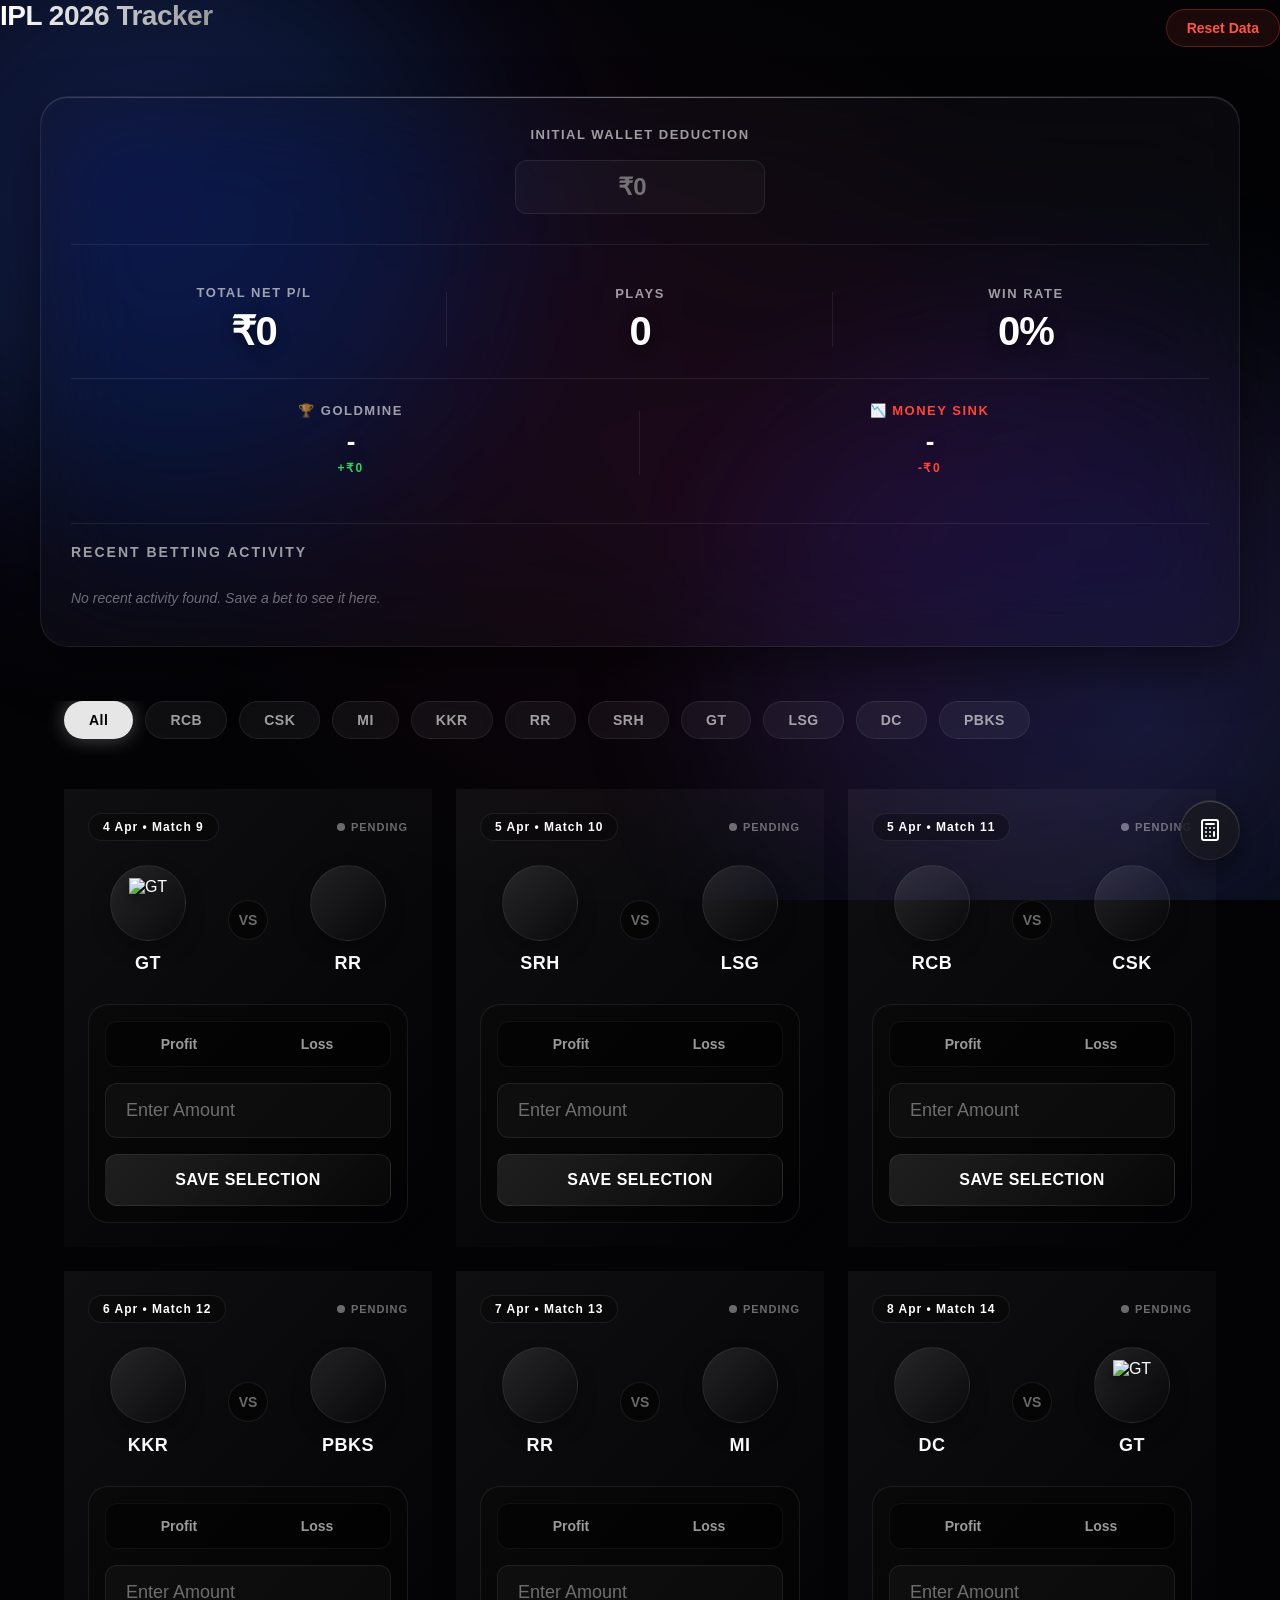
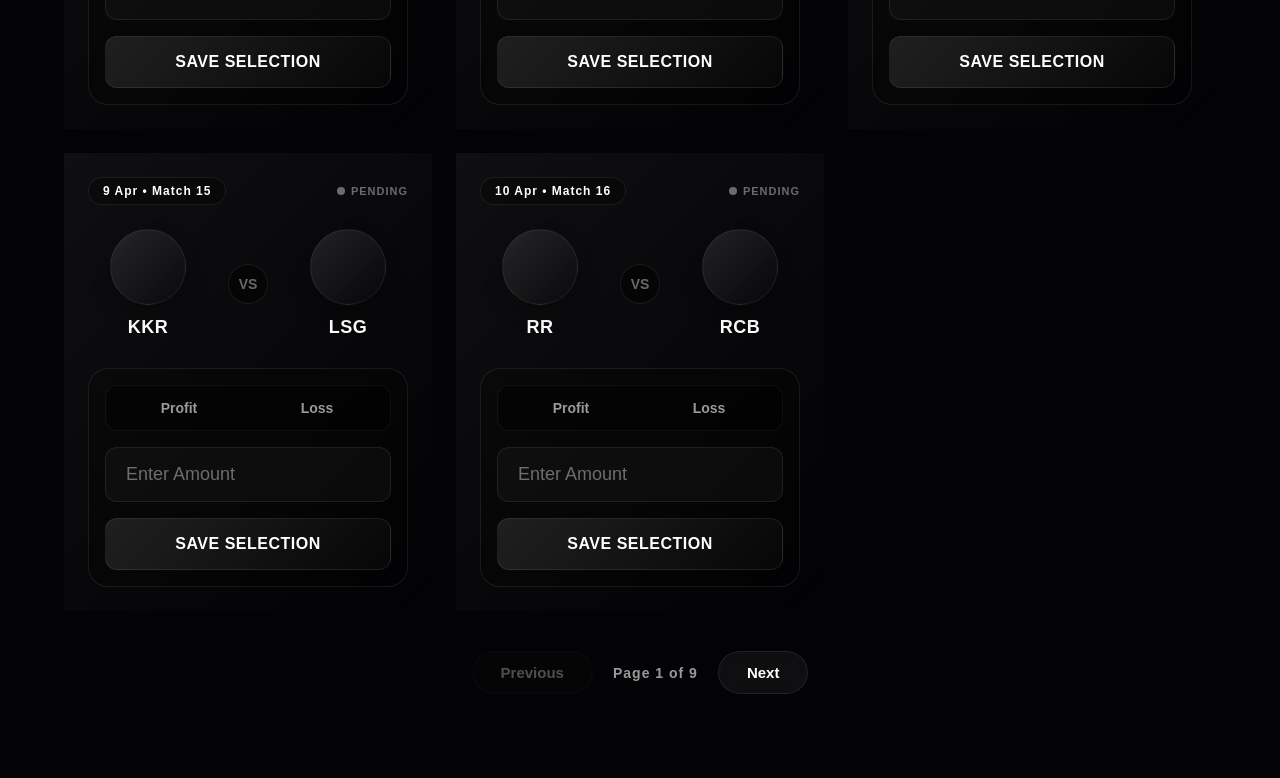
==== commit a6865407: "feat: add team analytics (gold mine/money sink), optimize mobile view responsiveness, cache bust scr" ====
--- a/index.html
+++ b/index.html
@@ -44,6 +44,20 @@
       <div class="stat-box">
         <div class="stat-label">Win Rate</div>
         <div class="stat-value" id="winRate">0%</div>
+      </div>
+    </div>
+
+    <!-- Team Analytics MVP -->
+    <div class="stats-container team-analytics" style="margin-top: 24px; padding-top: 24px; border-top: 1px solid var(--glass-border);">
+      <div class="stat-box">
+        <div class="stat-label">🏆 Goldmine</div>
+        <div class="stat-value" style="font-size: 26px;" id="goldmineTeam">-</div>
+        <div class="stat-label" style="font-size: 12px; margin-top: 4px; color: var(--success); font-weight: 800;" id="goldmineProfit">+₹0</div>
+      </div>
+      <div class="stat-box">
+        <div class="stat-label" style="color: var(--danger);">📉 Money Sink</div>
+        <div class="stat-value" style="font-size: 26px;" id="sinkTeam">-</div>
+        <div class="stat-label" style="font-size: 12px; margin-top: 4px; color: var(--danger); font-weight: 800;" id="sinkLoss">-₹0</div>
       </div>
     </div>
 
@@ -120,6 +134,6 @@
     </div>
   </div>
 
-  <script src="script.js"></script>
+  <script src="script.js?v=2"></script>
 </body>
 </html>
--- a/style.css
+++ b/style.css
@@ -717,13 +717,36 @@
 }
 
 @media (max-width: 768px) {
-  .matches-grid { grid-template-columns: 1fr; }
-  .dashboard { padding: 20px; }
-  .stat-value { font-size: 30px; }
+  main, header { padding: 16px; }
+  .dashboard { padding: 20px 16px; margin-top: 20px; border-radius: 20px; }
+  .stats-container { gap: 16px; justify-content: space-between; }
+  .stat-box { flex: unset; width: 45%; min-width: unset; text-align: center; }
+  .stat-value { font-size: 26px; }
   .stat-box:not(:last-child)::after { display: none; }
-  .vs-arena { gap: 10px; }
-  .logo-ring { width: 60px; height: 60px; padding: 8px; }
+  
+  .team-analytics .stat-box { width: 48%; }
+  .team-analytics .stat-value { font-size: 20px !important; }
+
+  .matches-grid { grid-template-columns: 1fr; gap: 16px; margin-bottom: 30px; }
+  .match-card { padding: 20px 16px; border-radius: 20px; margin: 0; width: 100%; box-sizing: border-box; }
+  
+  .vs-arena { gap: 8px; margin-bottom: 24px; }
+  .logo-ring { width: 54px; height: 54px; padding: 8px; margin-bottom: 8px; }
+  .team-name { font-size: 15px; }
+  .vs-divider { width: 32px; height: 32px; font-size: 12px; }
+  
+  .interaction-zone { padding: 12px; }
+  .glass-input { font-size: 16px; padding: 12px; }
+  .segment-label { font-size: 13px; padding: 8px 0; }
+  
   .fab-container { bottom: 20px; right: 20px; }
-  .calculator-modal { bottom: 90px; right: 20px; width: calc(100vw - 40px); max-width: 320px; }
-  .calc-btn { height: 48px; }
-}
+  .fab { width: 56px; height: 56px; }
+  .calculator-modal { bottom: 85px; right: 20px; width: calc(100vw - 40px); max-width: 320px; padding: 16px; }
+  
+  .activity-title { font-size: 14px; }
+  .activity-time { font-size: 11px; }
+  .activity-amount { font-size: 15px; }
+  
+  h2 { font-size: 22px; margin-bottom: 16px; }
+  .filter-btn { padding: 8px 16px; font-size: 13px; }
+}
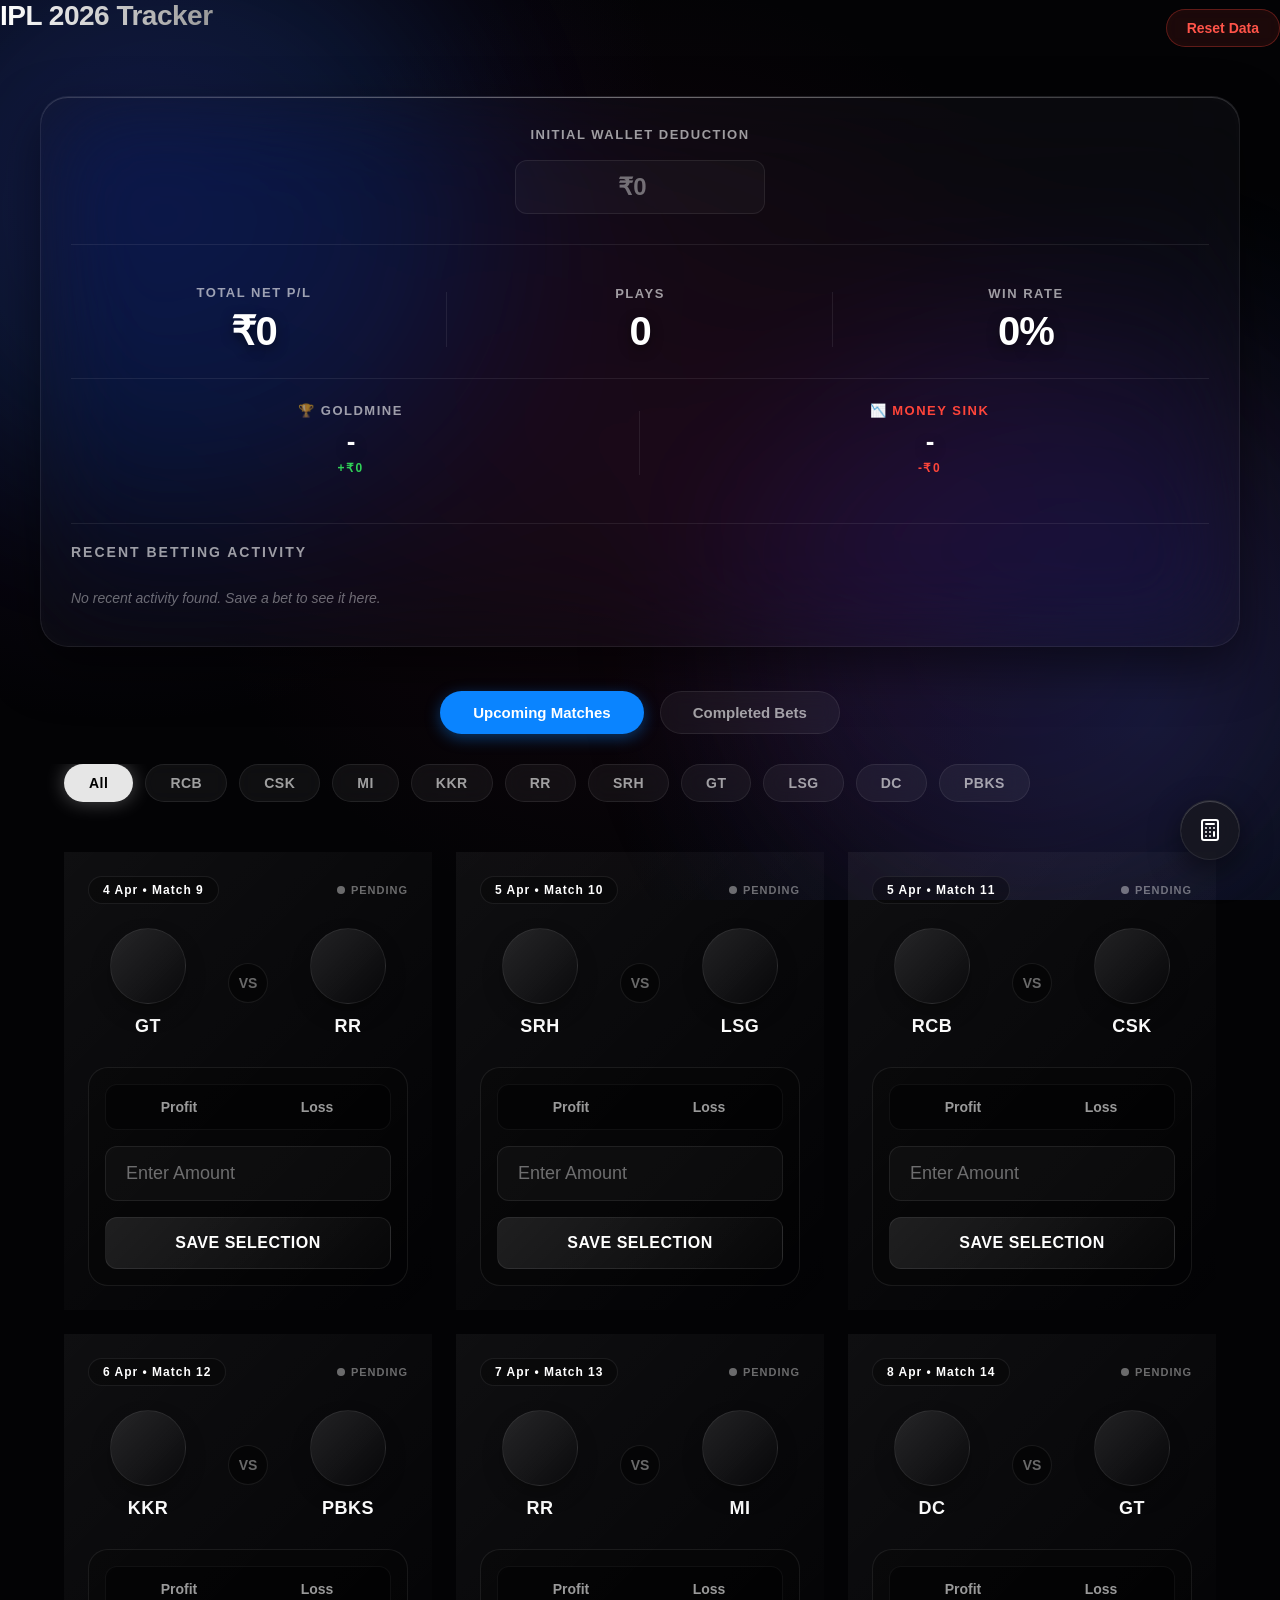
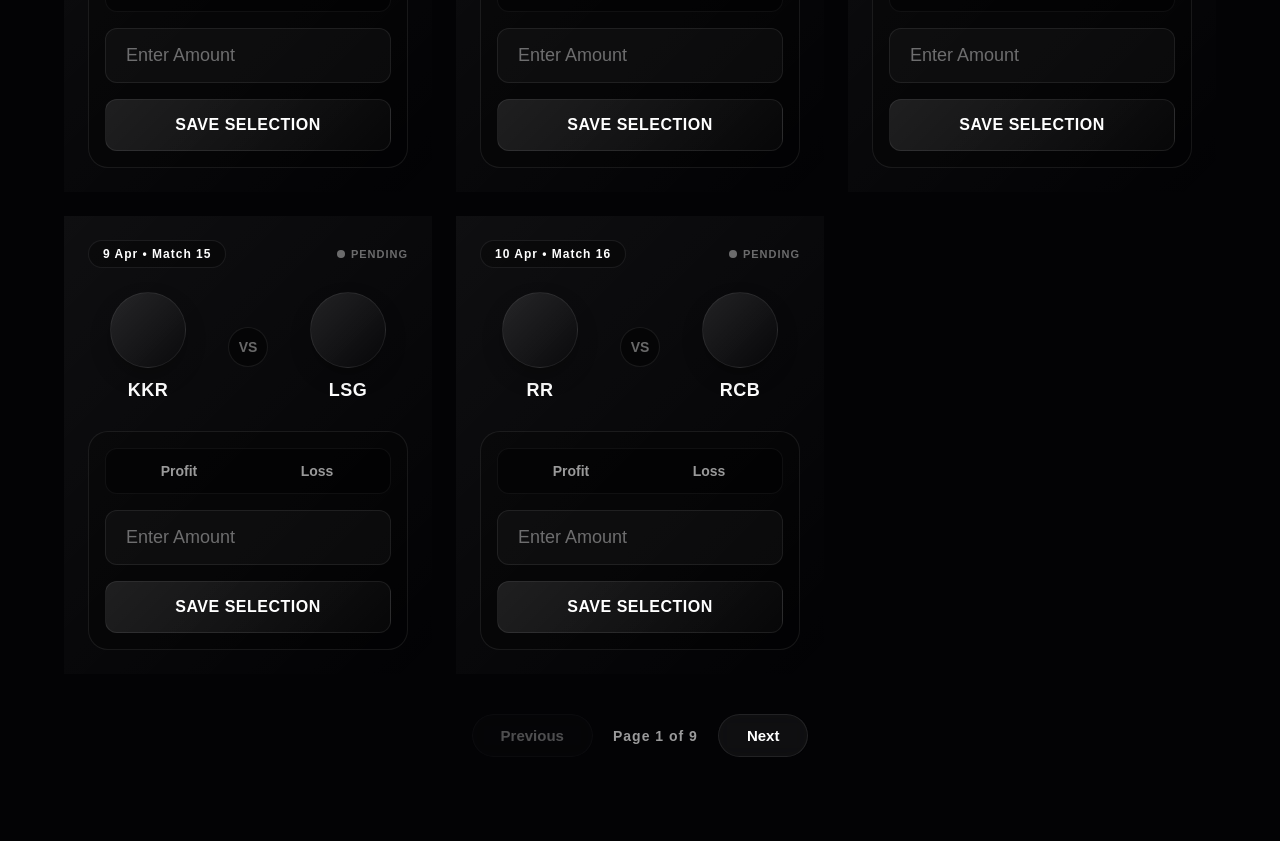
==== commit 4103e272: "feat: upcoming vs completed match segregation, cap activity limit" ====
--- a/index.html
+++ b/index.html
@@ -71,6 +71,9 @@
   </header>
 
   <main>
+    <!-- View Switcher (Upcoming / Completed) -->
+    <div class="view-tabs" id="viewTabs"></div>
+
     <!-- Filter bar -->
     <div class="filters" id="filters"></div>
 
--- a/style.css
+++ b/style.css
@@ -154,6 +154,37 @@
 .reset-btn:hover {
   background: rgba(255, 69, 58, 0.2);
   transform: translateY(-2px);
+}
+
+/* View Tabs */
+.view-tabs {
+  display: flex;
+  gap: 16px;
+  justify-content: center;
+  margin-top: -10px;
+  margin-bottom: 30px;
+}
+.view-tab {
+  background: rgba(255, 255, 255, 0.05);
+  border: 1px solid var(--glass-border);
+  color: var(--text-secondary);
+  padding: 12px 32px;
+  border-radius: 40px;
+  font-size: 15px;
+  font-weight: 700;
+  cursor: pointer;
+  transition: all 0.3s cubic-bezier(0.16, 1, 0.3, 1);
+  backdrop-filter: blur(10px);
+}
+.view-tab:hover {
+  background: rgba(255, 255, 255, 0.1);
+  color: var(--text-primary);
+}
+.view-tab.active {
+  background: var(--accent-blue);
+  color: #fff;
+  border-color: transparent;
+  box-shadow: 0 4px 15px rgba(10, 132, 255, 0.4);
 }
 
 /* Filters - Sleek Pills */
@@ -749,4 +780,7 @@
   
   h2 { font-size: 22px; margin-bottom: 16px; }
   .filter-btn { padding: 8px 16px; font-size: 13px; }
-}
+  
+  .view-tabs { gap: 8px; margin-bottom: 24px; }
+  .view-tab { padding: 10px 20px; font-size: 14px; flex: 1; text-align: center; }
+}
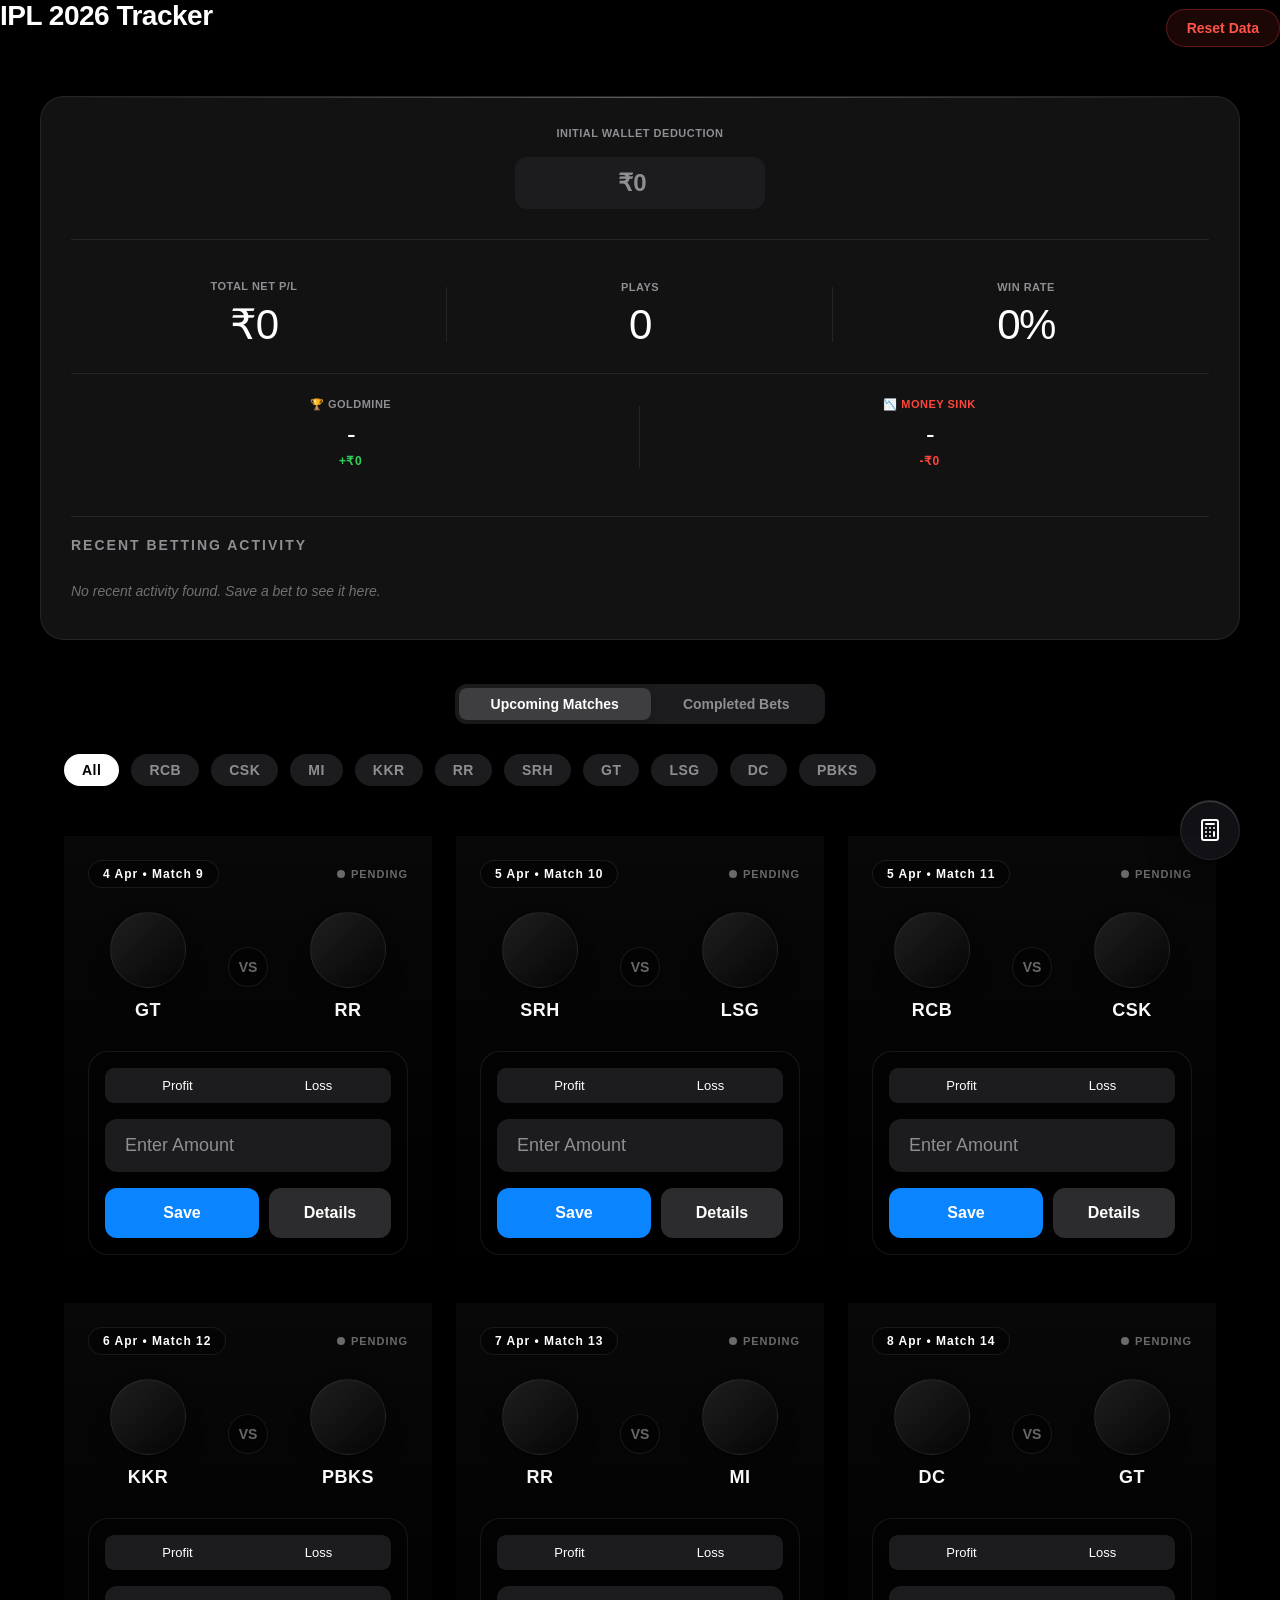
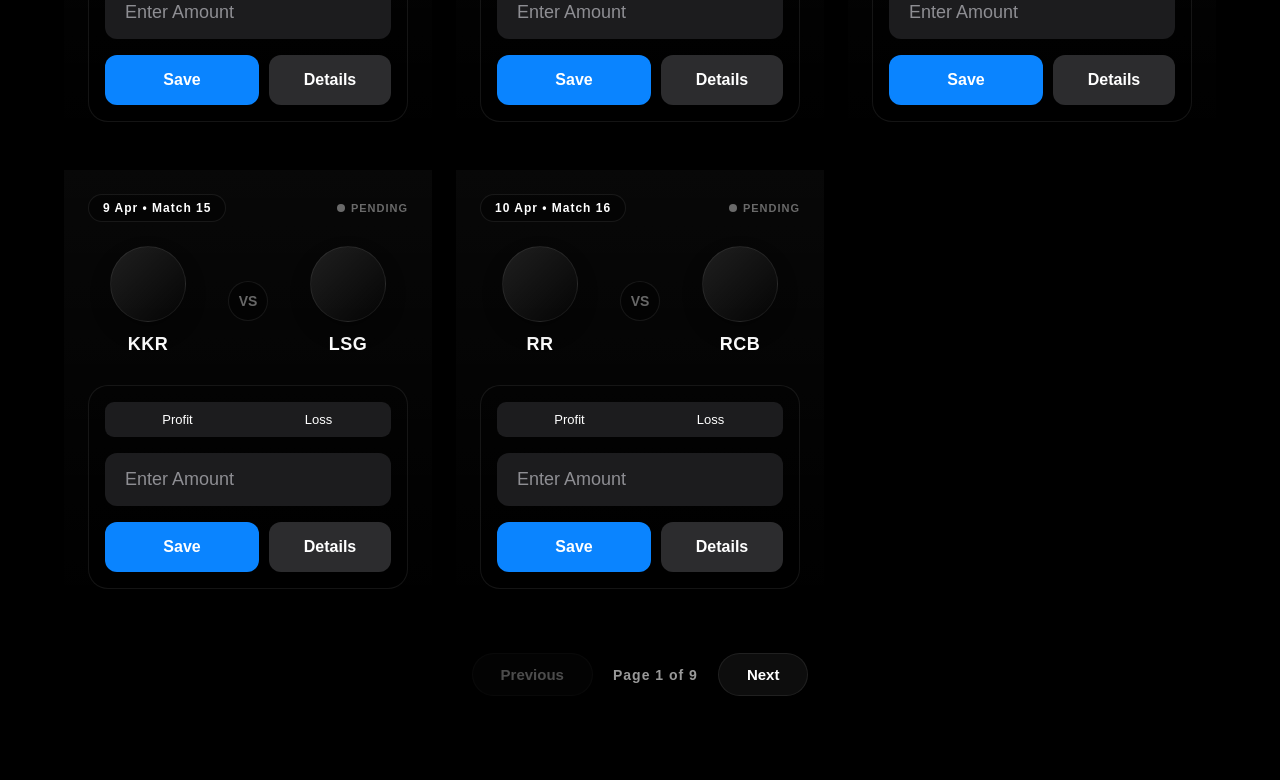
==== commit 064ef365: "changes2" ====
--- a/index.html
+++ b/index.html
@@ -3,7 +3,7 @@
 <head>
   <meta charset="UTF-8">
   <meta name="viewport" content="width=device-width, initial-scale=1.0, maximum-scale=1.0, user-scalable=no">
-  <title>IPL 2026 Profit Tracker ✨</title>
+  <title>IPL 2026</title>
   <meta name="description" content="Track your IPL 2026 betting profits and losses with a sleek Apple-style dashboard.">
   <link rel="stylesheet" href="style.css?v=2">
   
--- a/style.css
+++ b/style.css
@@ -29,14 +29,7 @@
   min-height: 100vh;
   margin: 0;
   overflow-x: hidden;
-  /* Dark animated mesh background */
-  background-color: #030305;
-  background-image: 
-    radial-gradient(circle at 10% 20%, rgba(68, 38, 142, 0.25) 0%, transparent 40%),
-    radial-gradient(circle at 90% 80%, rgba(13, 85, 165, 0.25) 0%, transparent 40%),
-    radial-gradient(circle at 50% 50%, rgba(115, 20, 75, 0.15) 0%, transparent 60%);
-  background-attachment: fixed;
-  background-size: cover;
+  background-color: #000000;
 }
 
 /* Base Layout Constraints */
@@ -48,12 +41,12 @@
 
 /* Glass Surface Mixin Logic */
 .glass-panel {
-  background: var(--glass-bg);
-  backdrop-filter: blur(50px) saturate(200%);
-  -webkit-backdrop-filter: blur(50px) saturate(200%);
-  border: 1px solid var(--glass-border);
-  box-shadow: 0 20px 50px rgba(0, 0, 0, 0.5), inset 0 1px 0 rgba(255,255,255,0.15), inset 0 0 20px rgba(255,255,255,0.02);
-  border-radius: 28px;
+  background: rgba(28, 28, 30, 0.65);
+  backdrop-filter: blur(40px) saturate(200%);
+  -webkit-backdrop-filter: blur(40px) saturate(200%);
+  border: 1px solid rgba(255, 255, 255, 0.08);
+  box-shadow: 0 8px 32px rgba(0, 0, 0, 0.4);
+  border-radius: 24px;
 }
 
 /* Typography Enhancements */
@@ -62,10 +55,7 @@
   font-weight: 700;
   letter-spacing: -0.5px;
   margin-bottom: 24px;
-  background: linear-gradient(to right, #fff, #999);
-  -webkit-background-clip: text;
-  background-clip: text;
-  -webkit-text-fill-color: transparent;
+  color: #FFFFFF;
 }
 
 /* Top Dashboard Redesign */
@@ -112,23 +102,22 @@
 }
 
 .stat-label {
-  font-size: 13px;
-  font-weight: 600;
-  letter-spacing: 1.5px;
-  color: var(--text-secondary);
+  font-size: 11px;
+  font-weight: 600;
+  letter-spacing: 0.5px;
+  color: #8E8E93;
   text-transform: uppercase;
   margin-bottom: 8px;
 }
 
 .stat-value {
-  font-size: 40px;
-  font-weight: 800;
-  letter-spacing: -1px;
-  text-shadow: 0 4px 12px rgba(0,0,0,0.5);
-}
-
-.stat-value.profit { color: var(--success); text-shadow: 0 0 20px rgba(48, 209, 88, 0.4); }
-.stat-value.loss { color: var(--danger); text-shadow: 0 0 20px rgba(255, 69, 58, 0.4); }
+  font-size: 42px;
+  font-weight: 300;
+  letter-spacing: -1.5px;
+}
+
+.stat-value.profit { color: var(--success); }
+.stat-value.loss { color: var(--danger); }
 
 /* Quick Actions */
 .action-row {
@@ -159,32 +148,33 @@
 /* View Tabs */
 .view-tabs {
   display: flex;
-  gap: 16px;
-  justify-content: center;
+  background: #1C1C1E;
+  border-radius: 12px;
+  padding: 4px;
   margin-top: -10px;
   margin-bottom: 30px;
+  width: max-content;
+  margin-left: auto;
+  margin-right: auto;
 }
 .view-tab {
-  background: rgba(255, 255, 255, 0.05);
-  border: 1px solid var(--glass-border);
-  color: var(--text-secondary);
-  padding: 12px 32px;
-  border-radius: 40px;
-  font-size: 15px;
-  font-weight: 700;
+  background: transparent;
+  border: none;
+  color: #8E8E93;
+  padding: 8px 32px;
+  border-radius: 8px;
+  font-size: 14px;
+  font-weight: 600;
   cursor: pointer;
-  transition: all 0.3s cubic-bezier(0.16, 1, 0.3, 1);
-  backdrop-filter: blur(10px);
+  transition: all 0.2s ease;
 }
 .view-tab:hover {
-  background: rgba(255, 255, 255, 0.1);
-  color: var(--text-primary);
+  color: #FFFFFF;
 }
 .view-tab.active {
-  background: var(--accent-blue);
-  color: #fff;
-  border-color: transparent;
-  box-shadow: 0 4px 15px rgba(10, 132, 255, 0.4);
+  background: rgba(255,255,255,0.15);
+  color: #FFFFFF;
+  box-shadow: 0 3px 8px rgba(0, 0, 0, 0.2);
 }
 
 /* Filters - Sleek Pills */
@@ -199,31 +189,27 @@
 .filters::-webkit-scrollbar { display: none; }
 
 .filter-btn {
-  background: rgba(255, 255, 255, 0.05);
-  border: 1px solid var(--glass-border);
-  color: var(--text-secondary);
-  padding: 10px 24px;
-  border-radius: 30px;
+  background: #1C1C1E;
+  border: none;
+  color: #8E8E93;
+  padding: 8px 18px;
+  border-radius: 20px;
   font-size: 14px;
   font-weight: 600;
   letter-spacing: 0.5px;
   cursor: pointer;
   white-space: nowrap;
-  backdrop-filter: blur(10px);
-  transition: all 0.4s cubic-bezier(0.16, 1, 0.3, 1);
+  transition: all 0.2s ease;
 }
 
 .filter-btn:hover {
-  background: rgba(255, 255, 255, 0.1);
-  color: var(--text-primary);
-  border-color: rgba(255,255,255,0.2);
+  background: #2C2C2E;
+  color: #FFFFFF;
 }
 
 .filter-btn.active {
-  background: rgba(255, 255, 255, 0.9);
-  color: #000;
-  box-shadow: 0 0 20px rgba(255,255,255,0.3);
-  border-color: transparent;
+  background: #FFFFFF;
+  color: #000000;
 }
 
 /* Match Grid & Unique Box Design */
@@ -239,7 +225,7 @@
   display: flex;
   flex-direction: column;
   padding: 24px;
-  transition: all 0.4s cubic-bezier(0.16, 1, 0.3, 1);
+  transition: all 0.2s ease-in-out;
   overflow: hidden;
 }
 
@@ -247,14 +233,12 @@
   content: '';
   position: absolute;
   top: 0; left: 0; right: 0; bottom: 0;
-  background: linear-gradient(135deg, rgba(255,255,255,0.05) 0%, transparent 100%);
+  background: linear-gradient(180deg, rgba(255,255,255,0.03) 0%, transparent 100%);
   pointer-events: none;
 }
 
 .match-card:hover {
-  transform: translateY(-5px) scale(1.01);
-  box-shadow: 0 20px 50px rgba(0,0,0,0.6), inset 0 1px 0 rgba(255,255,255,0.15);
-  border-color: rgba(255,255,255,0.15);
+  transform: scale(0.99);
 }
 
 .match-card-header {
@@ -365,24 +349,23 @@
 
 .segmented-control {
   display: flex;
-  background: rgba(0,0,0,0.4);
-  border-radius: 12px;
-  padding: 4px;
+  background: #1C1C1E;
+  border-radius: 9px;
+  padding: 2px;
   margin-bottom: 16px;
   position: relative;
-  border: 1px solid rgba(255,255,255,0.05);
 }
 
 .segment-label {
   flex: 1;
   text-align: center;
-  font-size: 14px;
-  font-weight: 600;
-  padding: 10px 0;
+  font-size: 13px;
+  font-weight: 500;
+  padding: 8px 0;
   cursor: pointer;
-  border-radius: 8px;
-  color: var(--text-secondary);
-  transition: all 0.3s cubic-bezier(0.16, 1, 0.3, 1);
+  border-radius: 7px;
+  color: #fff;
+  transition: all 0.2s ease;
   z-index: 1;
 }
 
@@ -391,12 +374,12 @@
 .segment-radio:checked + .segment-label.profit-label {
   background: var(--success);
   color: #000;
-  box-shadow: 0 4px 15px rgba(48, 209, 88, 0.4);
+  box-shadow: 0 3px 8px rgba(0,0,0,0.2);
 }
 .segment-radio:checked + .segment-label.loss-label {
   background: var(--danger);
   color: #fff;
-  box-shadow: 0 4px 15px rgba(255, 69, 58, 0.4);
+  box-shadow: 0 3px 8px rgba(0,0,0,0.2);
 }
 
 .input-container {
@@ -406,9 +389,9 @@
 
 .glass-input {
   width: 100%;
-  background: rgba(255,255,255,0.03);
-  border: 1px solid var(--glass-border);
-  color: var(--text-primary);
+  background: #1C1C1E;
+  border: none;
+  color: #FFFFFF;
   padding: 16px 20px;
   border-radius: 12px;
   font-size: 18px;
@@ -419,36 +402,30 @@
 
 .glass-input:focus {
   outline: none;
-  background: rgba(255,255,255,0.08);
-  border-color: rgba(255,255,255,0.3);
-  box-shadow: 0 0 20px rgba(255,255,255,0.05);
-}
-
-.glass-input::placeholder { color: var(--text-tertiary); }
+  background: #2C2C2E;
+}
+
+.glass-input::placeholder { color: #8E8E93; }
 
 .save-action {
   width: 100%;
   padding: 16px;
-  background: linear-gradient(135deg, rgba(255,255,255,0.1), rgba(255,255,255,0.02));
-  border: 1px solid var(--glass-border);
-  color: var(--text-primary);
+  background: #0A84FF;
+  border: none;
+  color: #FFFFFF;
   border-radius: 12px;
-  font-weight: 700;
+  font-weight: 600;
   font-size: 16px;
-  letter-spacing: 0.5px;
   cursor: pointer;
-  transition: all 0.3s cubic-bezier(0.16, 1, 0.3, 1);
-  text-transform: uppercase;
+  transition: all 0.2s ease;
 }
 
 .save-action:hover {
-  background: rgba(255,255,255,0.15);
-  transform: translateY(-2px);
-  box-shadow: 0 8px 20px rgba(0,0,0,0.3);
+  background: #007AFF;
 }
 
 .save-action:active {
-  transform: translateY(0);
+  transform: scale(0.98);
 }
 
 /* Pagination Glass */
@@ -529,47 +506,8 @@
   to { transform: translateY(50px) scale(0.9); opacity: 0; }
 }
 
-/* Ambient Orbs */
-.ambient-orbs {
-  position: fixed;
-  top: 0; left: 0; right: 0; bottom: 0;
-  overflow: hidden;
-  z-index: -1;
-  pointer-events: none;
-}
-.orb {
-  position: absolute;
-  border-radius: 50%;
-  filter: blur(80px);
-  opacity: 0.4;
-  animation: float 20s infinite ease-in-out alternate;
-}
-.orb-1 {
-  top: -10%; left: -10%;
-  width: 50vw; height: 50vw;
-  max-width: 600px; max-height: 600px;
-  background: rgba(10, 132, 255, 0.3); /* accent blue */
-}
-.orb-2 {
-  bottom: -10%; right: -10%;
-  width: 60vw; height: 60vw;
-  max-width: 700px; max-height: 700px;
-  background: rgba(115, 20, 75, 0.3); /* magenta/pink */
-  animation-delay: -5s;
-}
-.orb-3 {
-  top: 40%; left: 60%;
-  width: 40vw; height: 40vw;
-  max-width: 500px; max-height: 500px;
-  background: rgba(68, 38, 142, 0.3); /* purple */
-  animation-delay: -10s;
-}
-
-@keyframes float {
-  0% { transform: translate(0, 0) scale(1); }
-  50% { transform: translate(50px, 30px) scale(1.1); }
-  100% { transform: translate(-30px, -50px) scale(0.9); }
-}
+/* Ambient Orbs Hidden for Apple Look */
+.ambient-orbs { display: none; }
 
 /* Recent Activity */
 .recent-activity-list {
@@ -749,17 +687,39 @@
 
 @media (max-width: 768px) {
   main, header { padding: 16px; }
-  .dashboard { padding: 20px 16px; margin-top: 20px; border-radius: 20px; }
-  .stats-container { gap: 16px; justify-content: space-between; }
-  .stat-box { flex: unset; width: 45%; min-width: unset; text-align: center; }
-  .stat-value { font-size: 26px; }
+  .dashboard { padding: 20px 16px; margin-top: 10px; border-radius: 24px; }
+  
+  /* Dashboard App Widget Grid */
+  .stats-container { display: grid; grid-template-columns: 1fr 1fr; gap: 12px; }
+  .stats-container:not(.team-analytics) .stat-box:first-child { grid-column: 1 / -1; padding-bottom: 20px; }
+  .stat-box { width: 100%; text-align: center; padding: 12px; }
+  .stat-value { font-size: 28px; }
   .stat-box:not(:last-child)::after { display: none; }
   
-  .team-analytics .stat-box { width: 48%; }
-  .team-analytics .stat-value { font-size: 20px !important; }
+  .team-analytics { gap: 12px; margin-top: 16px; padding-top: 16px; }
+  .team-analytics .stat-box { width: 100%; padding: 16px 8px; }
+  .team-analytics .stat-value { font-size: 22px !important; }
+
+  /* Swipeable Filters Ribbon */
+  .filters {
+    flex-wrap: nowrap;
+    justify-content: flex-start;
+    overflow-x: auto;
+    padding-bottom: 8px;
+    margin-bottom: 16px;
+    -webkit-overflow-scrolling: touch;
+    scrollbar-width: none;
+  }
+  .filters::-webkit-scrollbar { display: none; }
+  .filter-btn { 
+    flex: 0 0 auto; 
+    white-space: nowrap; 
+    padding: 10px 20px; 
+    font-size: 14px; 
+  }
 
   .matches-grid { grid-template-columns: 1fr; gap: 16px; margin-bottom: 30px; }
-  .match-card { padding: 20px 16px; border-radius: 20px; margin: 0; width: 100%; box-sizing: border-box; }
+  .match-card { padding: 20px 16px; border-radius: 24px; margin: 0; width: 100%; box-sizing: border-box; }
   
   .vs-arena { gap: 8px; margin-bottom: 24px; }
   .logo-ring { width: 54px; height: 54px; padding: 8px; margin-bottom: 8px; }
@@ -771,16 +731,16 @@
   .segment-label { font-size: 13px; padding: 8px 0; }
   
   .fab-container { bottom: 20px; right: 20px; }
-  .fab { width: 56px; height: 56px; }
+  .fab { width: 56px; height: 56px; box-shadow: 0 8px 25px rgba(0, 0, 0, 0.4); }
   .calculator-modal { bottom: 85px; right: 20px; width: calc(100vw - 40px); max-width: 320px; padding: 16px; }
   
+  .activity-item { padding: 16px; border-radius: 16px; }
   .activity-title { font-size: 14px; }
   .activity-time { font-size: 11px; }
   .activity-amount { font-size: 15px; }
   
   h2 { font-size: 22px; margin-bottom: 16px; }
-  .filter-btn { padding: 8px 16px; font-size: 13px; }
-  
-  .view-tabs { gap: 8px; margin-bottom: 24px; }
-  .view-tab { padding: 10px 20px; font-size: 14px; flex: 1; text-align: center; }
-}
+  
+  .view-tabs { gap: 8px; margin-bottom: 20px; margin-top: 5px; }
+  .view-tab { padding: 12px 10px; font-size: 14px; flex: 1; text-align: center; border-radius: 16px; }
+}
